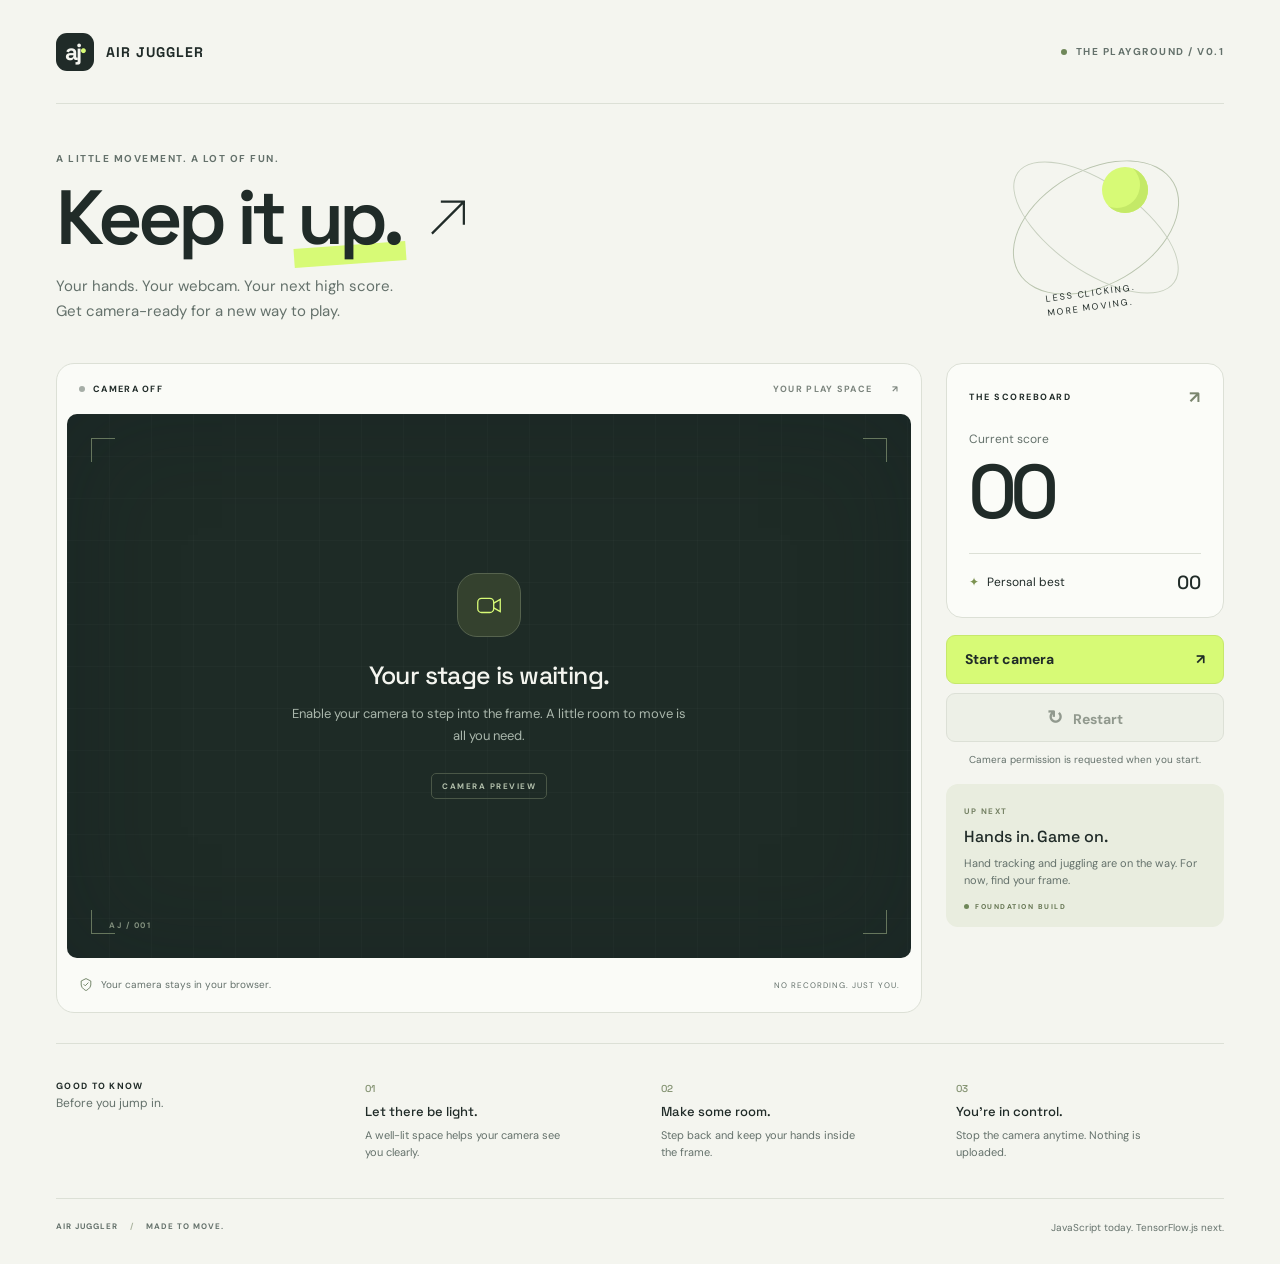
==== index.html @ cd3a1c4e "Set up Air Juggler project foundation" ====
<!doctype html>
<html lang="en">
<head>
  <meta charset="UTF-8">
  <meta name="viewport" content="width=device-width, initial-scale=1">
  <meta name="theme-color" content="#f4f5ef">
  <meta name="description" content="Air Juggler — a webcam-controlled browser game. Get your camera ready for hands-free play.">
  <title>Air Juggler — Keep it up.</title>
  <link rel="stylesheet" href="https://fonts.googleapis.com/css2?family=DM+Sans:wght@400;500;600;700&amp;family=Space+Grotesk:wght@400;500;600;700&amp;display=swap">
  <link rel="stylesheet" href="./css/styles.css">
  <script type="module" src="./js/main.js"></script>
</head>
<body>
  <div class="page-shell">
    <header class="site-header">
      <a class="brand" href="./" aria-label="Air Juggler home"><span class="brand-mark" aria-hidden="true">aj<span>•</span></span> AIR JUGGLER</a>
      <span class="build-tag"><span></span> THE PLAYGROUND / V0.1</span>
    </header>
    <main>
      <section class="intro" aria-labelledby="page-title">
        <div><p class="eyebrow">A LITTLE MOVEMENT. A LOT OF FUN.</p><h1 id="page-title">Keep it <span>up.</span><svg viewBox="0 0 70 70" aria-hidden="true"><path d="M12 56 55 13M24 13h31v31"/></svg></h1><p class="intro-copy">Your hands. Your webcam. Your next high score.<br>Get camera-ready for a new way to play.</p></div>
        <div class="orbit" aria-hidden="true"><div class="orbit-ring"></div><span class="orbit-ball"></span><span class="orbit-caption">LESS CLICKING.<br>MORE MOVING.</span></div>
      </section>
      <section class="play-layout" aria-label="Game workspace">
        <div class="stage-card">
          <div class="stage-toolbar"><span><span class="status-dot" id="status-dot"></span><span id="camera-status">CAMERA OFF</span></span><span class="stage-label">YOUR PLAY SPACE <span aria-hidden="true">↗</span></span></div>
          <div class="stage" id="stage" data-state="idle">
            <video id="webcam" autoplay muted playsinline aria-label="Mirrored live webcam preview" hidden></video>
            <canvas id="game-canvas" width="1280" height="720" aria-label="Canvas reserved for future gameplay" hidden></canvas>
            <div class="stage-grid" aria-hidden="true"></div>
            <span class="corner top-left" aria-hidden="true"></span><span class="corner top-right" aria-hidden="true"></span><span class="corner bottom-left" aria-hidden="true"></span><span class="corner bottom-right" aria-hidden="true"></span>
            <div class="stage-message" id="stage-message" role="status" aria-live="polite" aria-atomic="true">
              <div class="camera-icon" aria-hidden="true"><svg viewBox="0 0 32 32"><rect x="4" y="9" width="17" height="15" rx="4"/><path d="m21 14 7-4v13l-7-4"/></svg></div>
              <h2 id="state-title">Your stage is waiting.</h2><p id="state-description">Enable your camera to step into the frame.<br>A little room to move is all you need.</p>
              <span class="preview-tag">CAMERA PREVIEW</span>
            </div>
            <div class="live-caption" id="live-caption" hidden><span></span> Looking good. Your camera is ready.</div>
            <span class="stage-coordinate" aria-hidden="true">AJ / 001</span>
          </div>
          <div class="stage-footer"><span><svg viewBox="0 0 20 20" aria-hidden="true"><path d="m10 2 6 3v5c0 4-6 7-6 7s-6-3-6-7V5z"/><path d="m7 9 2 2 4-4"/></svg> Your camera stays in your browser.</span><span>NO RECORDING. JUST YOU.</span></div>
        </div>
        <aside class="control-panel" aria-label="Score and controls">
          <div class="score-card"><div class="score-heading"><h2>THE SCOREBOARD</h2><span aria-hidden="true">↗</span></div><p class="score-label">Current score</p><p class="score-value" id="score">00</p><div class="high-score"><span><span aria-hidden="true">✦</span> Personal best</span><strong id="high-score">00</strong></div></div>
          <div class="action-card"><button class="button button-primary" id="start-button" type="button"><span id="start-label">Start camera</span><span aria-hidden="true">↗</span></button><button class="button button-secondary" id="restart-button" type="button" disabled><span aria-hidden="true">↻</span> Restart</button><p id="control-hint">Camera permission is requested when you start.</p></div>
          <div class="coming-card"><span class="small-label">UP NEXT</span><h3>Hands in. Game on.</h3><p>Hand tracking and juggling are on the way. For now, find your frame.</p><span class="development-tag"><span></span> FOUNDATION BUILD</span></div>
        </aside>
      </section>
      <section class="setup-guide" aria-labelledby="guide-title"><h2 id="guide-title">GOOD TO KNOW<br><span>Before you jump in.</span></h2><div><span class="step-number">01</span><h3>Let there be light.</h3><p>A well-lit space helps your camera see you clearly.</p></div><div><span class="step-number">02</span><h3>Make some room.</h3><p>Step back and keep your hands inside the frame.</p></div><div><span class="step-number">03</span><h3>You’re in control.</h3><p>Stop the camera anytime. Nothing is uploaded.</p></div></section>
    </main>
    <footer class="site-footer"><span>AIR JUGGLER <span class="footer-divider">/</span> MADE TO MOVE.</span><span>JavaScript today. TensorFlow.js next.</span></footer>
  </div>
</body>
</html>
---- css/styles.css ----
:root {
  color-scheme:light;
  --paper:#f4f5ef;
  --ink:#202b28;
  --muted:#64716b;
  --line:#dce0d6;
  --accent:#d7fa76;
  --display:'Space Grotesk',sans-serif;
  --body:'DM Sans',sans-serif
}

* {
  box-sizing:border-box
}

body {
  margin:0;
  background:var(--paper);
  color:var(--ink);
  font-family:var(--body);
  font-size:14px
}

button,a {
  -webkit-tap-highlight-color:transparent
}

button {
  font:inherit
}

button:focus-visible,a:focus-visible {
  outline:3px solid #567729;
  outline-offset:5px
}

[hidden] {
  display:none!important
}

.page-shell {
  max-width:1320px;
  padding:0 56px;
  margin:auto
}

.site-header {
  height:104px;
  display:flex;
  align-items:center;
  justify-content:space-between;
  border-bottom:1px solid var(--line)
}

.brand {
  display:flex;
  align-items:center;
  gap:12px;
  text-decoration:none;
  color:var(--ink);
  font:700 14px var(--display);
  letter-spacing:1px
}

.brand-mark {
  background:var(--ink);
  color:var(--paper);
  width:38px;
  height:38px;
  border-radius:11px;
  display:flex;
  align-items:center;
  justify-content:center;
  font-size:23px;
  letter-spacing:-2px
}

.brand-mark span {
  color:var(--accent);
  font-size:17px;
  align-self:flex-start;
  margin-top:5px
}

.build-tag,.eyebrow,.small-label,.development-tag,.stage-toolbar,.preview-tag,.stage-coordinate,.score-heading,.site-footer {
  font-size:10px;
  letter-spacing:1.5px;
  font-weight:700
}

.build-tag {
  display:flex;
  gap:9px;
  align-items:center;
  color:var(--muted)
}

.build-tag>span,.development-tag>span {
  width:6px;
  height:6px;
  border-radius:50%;
  background:#6f8759
}

.intro {
  display:flex;
  justify-content:space-between;
  align-items:center;
  padding:48px 0 40px
}

.eyebrow {
  margin:0 0 14px;
  color:var(--muted)
}

h1 {
  font:600 clamp(56px,6vw,82px)/1 var(--display);
  letter-spacing:-5px;
  margin:0 0 18px
}

h1>span {
  position:relative;
  z-index:0
}

h1>span:after {
  content:'';
  position:absolute;
  left:-3px;
  right:-6px;
  bottom:2px;
  height:19px;
  background:var(--accent);
  z-index:-1;
  transform:rotate(-4deg)
}

h1 svg {
  width:52px;
  height:52px;
  stroke:var(--ink);
  stroke-width:3;
  fill:none;
  margin-left:23px
}

.intro-copy {
  color:var(--muted);
  line-height:1.65;
  margin:0;
  font-size:15px
}

.orbit {
  position:relative;
  width:180px;
  height:155px;
  margin-right:38px
}

.orbit-ring {
  position:absolute;
  inset:10px 0 30px;
  border:1px solid #bac5af;
  border-radius:50%;
  transform:rotate(-30deg)
}

.orbit-ring:after {
  content:'';
  position:absolute;
  inset:12px -7px;
  border:1px solid #c9d1c1;
  border-radius:50%;
  transform:rotate(65deg)
}

.orbit-ball {
  position:absolute;
  top:7px;
  right:38px;
  width:46px;
  height:46px;
  border-radius:50%;
  background:var(--accent);
  box-shadow:inset -8px -5px 0 #c4e967
}

.orbit-caption {
  position:absolute;
  bottom:1px;
  left:40px;
  font-size:9px;
  letter-spacing:2px;
  line-height:1.5;
  transform:rotate(-8deg)
}

.play-layout {
  display:grid;
  grid-template-columns:minmax(0,1fr) 278px;
  gap:24px
}

.stage-card {
  border:1px solid var(--line);
  border-radius:18px;
  overflow:hidden;
  background:#fafbf7;
  align-self:start
}

.stage-toolbar {
  display:flex;
  justify-content:space-between;
  align-items:center;
  padding:19px 22px;
  font-size:9px;
  letter-spacing:1.3px
}

.stage-toolbar>span:first-child {
  display:flex;
  align-items:center;
  gap:8px
}

.status-dot {
  height:6px;
  width:6px;
  background:#a6aea7;
  border-radius:50%
}

.status-dot[data-state=ready] {
  background:#709b3a
}

.status-dot[data-state=error] {
  background:#c45c46
}

.stage-label {
  color:#7b847d
}

.stage-label>span {
  margin-left:16px
}

.stage {
  position:relative;
  aspect-ratio:16/10;
  background:#1e2b26;
  overflow:hidden;
  margin:0 10px;
  border-radius:10px;
  display:grid;
  place-items:center;
  color:#f4f5ef
}

.stage-grid {
  position:absolute;
  inset:0;
  background-image:linear-gradient(#ffffff05 1px,transparent 1px),linear-gradient(90deg,#ffffff05 1px,transparent 1px);
  background-size:42px 42px;
  pointer-events:none
}

.stage:after {
  content:'';
  position:absolute;
  inset:0;
  pointer-events:none;
  box-shadow:inset 0 0 110px #101b2340
}

.stage video,.stage canvas {
  position:absolute;
  inset:0;
  width:100%;
  height:100%;
  object-fit:cover
}

.stage video {
  transform:scaleX(-1)
}

.stage canvas {
  pointer-events:none
}

.corner {
  position:absolute;
  width:24px;
  height:24px;
  border-color:#66765d;
  border-style:solid;
  z-index:1
}

.top-left {
  top:24px;
  left:24px;
  border-width:1px 0 0 1px
}

.top-right {
  top:24px;
  right:24px;
  border-width:1px 1px 0 0
}

.bottom-left {
  bottom:24px;
  left:24px;
  border-width:0 0 1px 1px
}

.bottom-right {
  bottom:24px;
  right:24px;
  border-width:0 1px 1px 0
}

.stage-message {
  position:relative;
  text-align:center;
  z-index:2;
  padding:48px 28px;
  max-width:450px
}

.camera-icon {
  margin:0 auto 22px;
  width:64px;
  height:64px;
  border:1px solid #56634e;
  border-radius:20px;
  display:grid;
  place-items:center;
  background:#34412e
}

.camera-icon svg {
  width:30px;
  fill:none;
  stroke:var(--accent);
  stroke-width:1.4
}

.stage-message h2 {
  font:500 25px var(--display);
  letter-spacing:-.6px;
  margin:0 0 12px
}

.stage-message p {
  font-size:13px;
  color:#aab7ac;
  line-height:1.7;
  margin:0
}

.preview-tag {
  display:inline-block;
  margin-top:26px;
  border:1px solid #4a5747;
  padding:7px 10px;
  border-radius:5px;
  font-size:8px;
  color:#b4c1ad
}

.stage-coordinate {
  position:absolute;
  left:42px;
  bottom:28px;
  color:#8e9c88;
  font-size:8px
}

.stage-footer {
  display:flex;
  justify-content:space-between;
  align-items:center;
  padding:19px 21px;
  color:var(--muted);
  font-size:10px;
  gap:12px
}

.stage-footer>span:first-child {
  display:flex;
  align-items:center;
  gap:7px
}

.stage-footer svg {
  width:16px;
  height:16px;
  stroke:#718467;
  fill:none;
  stroke-width:1.2
}

.stage-footer>span:last-child {
  font-size:8px;
  letter-spacing:1px
}

.control-panel {
  display:flex;
  flex-direction:column;
  gap:17px
}

.score-card {
  border:1px solid var(--line);
  border-radius:16px;
  padding:22px;
  background:#fbfcf8
}

.score-heading {
  display:flex;
  justify-content:space-between;
  align-items:center
}

.score-heading h2 {
  font:inherit;
  margin:0;
  font-size:9px
}

.score-heading>span {
  font-size:17px;
  color:#7b866f
}

.score-label {
  margin:23px 0 0;
  color:var(--muted);
  font-size:12px
}

.score-value {
  font:500 76px/.98 var(--display);
  letter-spacing:-5px;
  margin:8px 0 23px;
  font-variant-numeric:tabular-nums
}

.high-score {
  display:flex;
  justify-content:space-between;
  align-items:center;
  border-top:1px solid var(--line);
  padding-top:16px;
  font-size:12px
}

.high-score>span>span {
  color:#7b9250;
  margin-right:5px
}

.high-score strong {
  font:500 19px var(--display)
}

.button {
  width:100%;
  min-height:49px;
  border-radius:9px;
  font-weight:700;
  cursor:pointer;
  transition:background .2s,transform .2s
}

.button:not(:disabled):active {
  transform:translateY(1px)
}

.button-primary {
  background:var(--accent);
  border:1px solid #c6e86b;
  display:flex;
  justify-content:space-between;
  align-items:center;
  padding:0 18px;
  color:var(--ink)
}

.button-primary:hover:not(:disabled) {
  background:#c9ef64
}

.button-primary:disabled {
  opacity:.65;
  cursor:wait
}

.button-secondary {
  margin-top:9px;
  border:1px solid var(--line);
  background:transparent;
  color:var(--ink)
}

.button-secondary>span {
  font-size:19px;
  margin-right:7px
}

.button-secondary:hover:not(:disabled) {
  background:#e8ecdf
}

.button:disabled {
  cursor:not-allowed
}

.button-secondary:disabled {
  color:#91998e;
  background:#edf0e7
}

.action-card>p {
  color:var(--muted);
  font-size:10px;
  text-align:center;
  line-height:1.5;
  margin:10px 8px 0
}

.coming-card {
  padding:16px 18px;
  border-radius:12px;
  background:#e9eddf
}

.small-label {
  font-size:8px;
  color:#748063
}

.coming-card h3 {
  font:500 16px var(--display);
  margin:8px 0
}

.coming-card p {
  font-size:11px;
  line-height:1.6;
  color:var(--muted);
  margin:0 0 12px
}

.development-tag {
  font-size:7px;
  display:flex;
  align-items:center;
  gap:6px;
  color:#657552
}

.development-tag>span {
  width:5px;
  height:5px
}

.setup-guide {
  display:grid;
  grid-template-columns:1.05fr repeat(3,1fr);
  gap:28px;
  padding:34px 0 36px;
  margin-top:30px;
  border-top:1px solid var(--line)
}

.setup-guide>h2 {
  font-size:9px;
  letter-spacing:1.3px;
  line-height:1.9;
  margin:0
}

.setup-guide>h2>span {
  font:400 12px var(--body);
  letter-spacing:0;
  color:var(--muted)
}

.step-number {
  font:500 10px var(--display);
  color:#81906f
}

.setup-guide h3 {
  font:500 13px var(--display);
  margin:7px 0
}

.setup-guide p {
  font-size:11px;
  line-height:1.6;
  color:var(--muted);
  margin:0;
  max-width:205px
}

.site-footer {
  display:flex;
  justify-content:space-between;
  padding:22px 0 30px;
  border-top:1px solid var(--line);
  color:var(--muted);
  font-size:8px;
  letter-spacing:1px
}

.site-footer>span:last-child {
  font-weight:400;
  letter-spacing:0;
  font-size:10px
}

.footer-divider {
  margin:0 9px;
  color:#a9b29e
}

.live-caption {
  position:absolute;
  bottom:20px;
  z-index:2;
  background:#1e2b26e6;
  padding:10px 14px;
  border-radius:30px;
  font-size:11px;
  max-width:90%;
  text-align:center
}

.live-caption>span {
  display:inline-block;
  width:6px;
  height:6px;
  border-radius:50%;
  background:var(--accent);
  margin-right:5px
}

.stage[data-state=loading] .camera-icon {
  animation:pulse 1.3s ease-in-out infinite
}

.stage[data-state=error] .camera-icon {
  border-color:#bc866b
}

.stage[data-state=ready] .stage-coordinate {
  display:none
}

@keyframes pulse {
  50% {
    opacity:.45
  }
}

@media(min-width:1100px) {
  .stage {
    aspect-ratio:16/10.3
  }
}

@media(max-width:950px) {
  .page-shell {
    padding:0 28px
  }
  .play-layout {
    grid-template-columns:minmax(0,1fr) 240px;
    gap:16px
  }
  .stage {
    aspect-ratio:3/4
  }
  .stage-footer>span:last-child {
    display:none
  }
  .orbit {
    margin-right:0
  }
  .setup-guide {
    gap:20px
  }
}

@media(max-width:680px) {
  .page-shell {
    padding:0 20px
  }
  .site-header {
    height:80px
  }
  .brand {
    font-size:12px
  }
  .build-tag {
    font-size:7px;
    letter-spacing:.7px
  }
  .intro {
    padding:34px 0 30px
  }
  h1 {
    font-size:62px;
    letter-spacing:-4px
  }
  h1 svg {
    width:38px;
    margin-left:12px
  }
  .intro-copy {
    font-size:13px
  }
  .eyebrow {
    font-size:8px
  }
  .orbit {
    display:none
  }
  .play-layout {
    grid-template-columns:1fr
  }
  .stage {
    aspect-ratio:4/3;
    min-height:310px
  }
  .stage-toolbar {
    padding:17px
  }
  .stage-message h2 {
    font-size:23px
  }
  .stage-message {
    padding:32px 22px
  }
  .camera-icon {
    margin-bottom:16px
  }
  .preview-tag {
    margin-top:18px
  }
  .control-panel {
    display:grid;
    grid-template-columns:1fr 1fr;
    gap:14px
  }
  .score-card {
    padding:16px
  }
  .score-label {
    margin-top:14px
  }
  .score-value {
    font-size:58px;
    margin-bottom:14px
  }
  .high-score {
    font-size:10px;
    gap:8px
  }
  .score-heading h2 {
    font-size:8px;
    letter-spacing:.8px
  }
  .action-card {
    align-self:center
  }
  .coming-card {
    grid-column:1/-1
  }
  .setup-guide {
    grid-template-columns:1fr 1fr;
    gap:25px;
    margin-top:25px;
    padding-top:26px
  }
  .site-footer {
    gap:14px;
    flex-wrap:wrap
  }
  .stage-label {
    font-size:8px
  }
  .stage-label>span {
    margin-left:6px
  }
}

@media(prefers-reduced-motion:reduce) {
  *,*:before,*:after {
    animation:none!important;
    transition:none!important
  }
}
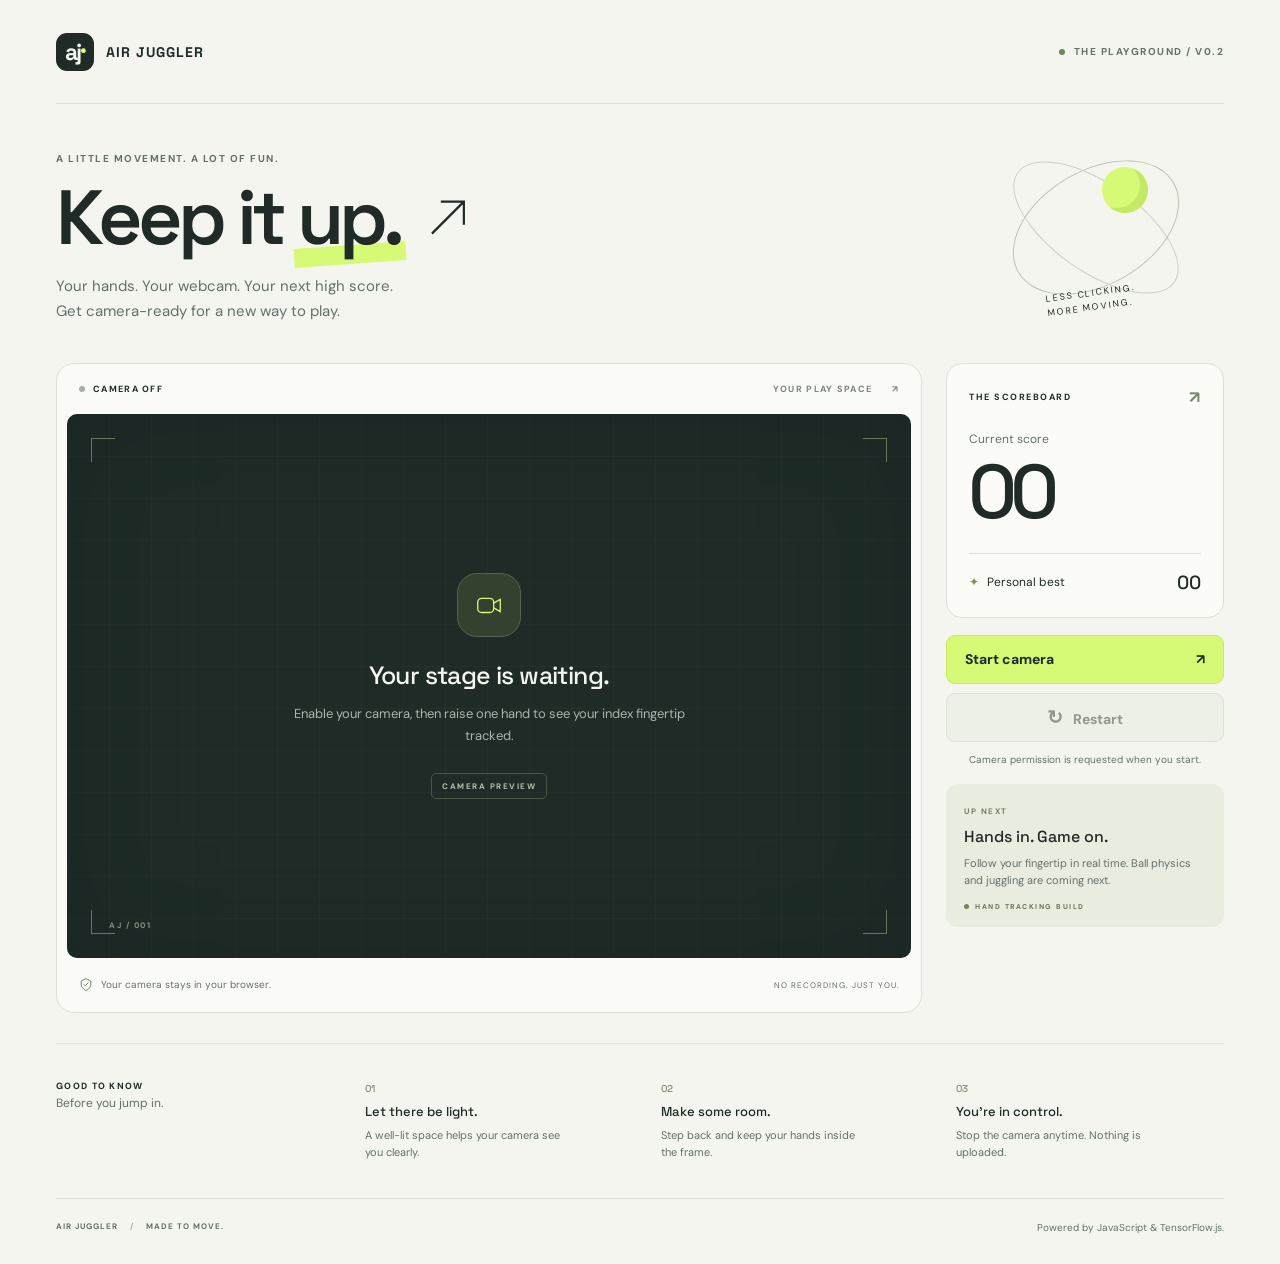
==== commit af53bc6a: "Add TensorFlow.js hand tracking" ====
--- a/index.html
+++ b/index.html
@@ -14,7 +14,7 @@
   <div class="page-shell">
     <header class="site-header">
       <a class="brand" href="./" aria-label="Air Juggler home"><span class="brand-mark" aria-hidden="true">aj<span>•</span></span> AIR JUGGLER</a>
-      <span class="build-tag"><span></span> THE PLAYGROUND / V0.1</span>
+      <span class="build-tag"><span></span> THE PLAYGROUND / V0.2</span>
     </header>
     <main>
       <section class="intro" aria-labelledby="page-title">
@@ -26,7 +26,7 @@
           <div class="stage-toolbar"><span><span class="status-dot" id="status-dot"></span><span id="camera-status">CAMERA OFF</span></span><span class="stage-label">YOUR PLAY SPACE <span aria-hidden="true">↗</span></span></div>
           <div class="stage" id="stage" data-state="idle">
             <video id="webcam" autoplay muted playsinline aria-label="Mirrored live webcam preview" hidden></video>
-            <canvas id="game-canvas" width="1280" height="720" aria-label="Canvas reserved for future gameplay" hidden></canvas>
+            <canvas id="game-canvas" width="1280" height="720" aria-label="Live hand landmarks and index fingertip marker" hidden></canvas>
             <div class="stage-grid" aria-hidden="true"></div>
             <span class="corner top-left" aria-hidden="true"></span><span class="corner top-right" aria-hidden="true"></span><span class="corner bottom-left" aria-hidden="true"></span><span class="corner bottom-right" aria-hidden="true"></span>
             <div class="stage-message" id="stage-message" role="status" aria-live="polite" aria-atomic="true">
@@ -34,7 +34,7 @@
               <h2 id="state-title">Your stage is waiting.</h2><p id="state-description">Enable your camera to step into the frame.<br>A little room to move is all you need.</p>
               <span class="preview-tag">CAMERA PREVIEW</span>
             </div>
-            <div class="live-caption" id="live-caption" hidden><span></span> Looking good. Your camera is ready.</div>
+            <div class="live-caption" id="live-caption" role="status" aria-live="polite" aria-atomic="true" hidden><span aria-hidden="true"></span><span id="tracking-message"></span></div>
             <span class="stage-coordinate" aria-hidden="true">AJ / 001</span>
           </div>
           <div class="stage-footer"><span><svg viewBox="0 0 20 20" aria-hidden="true"><path d="m10 2 6 3v5c0 4-6 7-6 7s-6-3-6-7V5z"/><path d="m7 9 2 2 4-4"/></svg> Your camera stays in your browser.</span><span>NO RECORDING. JUST YOU.</span></div>
@@ -42,12 +42,12 @@
         <aside class="control-panel" aria-label="Score and controls">
           <div class="score-card"><div class="score-heading"><h2>THE SCOREBOARD</h2><span aria-hidden="true">↗</span></div><p class="score-label">Current score</p><p class="score-value" id="score">00</p><div class="high-score"><span><span aria-hidden="true">✦</span> Personal best</span><strong id="high-score">00</strong></div></div>
           <div class="action-card"><button class="button button-primary" id="start-button" type="button"><span id="start-label">Start camera</span><span aria-hidden="true">↗</span></button><button class="button button-secondary" id="restart-button" type="button" disabled><span aria-hidden="true">↻</span> Restart</button><p id="control-hint">Camera permission is requested when you start.</p></div>
-          <div class="coming-card"><span class="small-label">UP NEXT</span><h3>Hands in. Game on.</h3><p>Hand tracking and juggling are on the way. For now, find your frame.</p><span class="development-tag"><span></span> FOUNDATION BUILD</span></div>
+          <div class="coming-card"><span class="small-label">UP NEXT</span><h3>Hands in. Game on.</h3><p>Follow your fingertip in real time. Ball physics and juggling are coming next.</p><span class="development-tag"><span></span> HAND TRACKING BUILD</span></div>
         </aside>
       </section>
       <section class="setup-guide" aria-labelledby="guide-title"><h2 id="guide-title">GOOD TO KNOW<br><span>Before you jump in.</span></h2><div><span class="step-number">01</span><h3>Let there be light.</h3><p>A well-lit space helps your camera see you clearly.</p></div><div><span class="step-number">02</span><h3>Make some room.</h3><p>Step back and keep your hands inside the frame.</p></div><div><span class="step-number">03</span><h3>You’re in control.</h3><p>Stop the camera anytime. Nothing is uploaded.</p></div></section>
     </main>
-    <footer class="site-footer"><span>AIR JUGGLER <span class="footer-divider">/</span> MADE TO MOVE.</span><span>JavaScript today. TensorFlow.js next.</span></footer>
+    <footer class="site-footer"><span>AIR JUGGLER <span class="footer-divider">/</span> MADE TO MOVE.</span><span>Powered by JavaScript &amp; TensorFlow.js.</span></footer>
   </div>
 </body>
 </html>
--- a/css/styles.css
+++ b/css/styles.css
@@ -813,3 +813,39 @@
   }
 }
 
+
+/* Tracking overlays share the preview's exact content area. */
+.stage canvas {
+  object-fit: fill;
+  z-index: 1;
+}
+.live-caption > #tracking-message {
+  display: inline;
+  width: auto;
+  height: auto;
+  border-radius: 0;
+  background: none;
+  margin: 0;
+}
+.stage[data-state="model-loading"] .stage-message {
+  background: rgba(30, 43, 38, 0.94);
+  border-radius: 16px;
+  margin: 16px;
+}
+.stage[data-state="model-loading"] .camera-icon {
+  animation: pulse 1.3s ease-in-out infinite;
+}
+.stage[data-state="tracking"] .stage-coordinate,
+.stage[data-state="no-hand"] .stage-coordinate {
+  display: none;
+}
+.status-dot[data-state="tracking"] {
+  background: #709b3a;
+}
+.status-dot[data-state="no-hand"],
+.status-dot[data-state="model-loading"] {
+  background: #b78b35;
+}
+@media (prefers-reduced-motion: reduce) {
+  .stage[data-state="model-loading"] .camera-icon { animation: none; }
+}
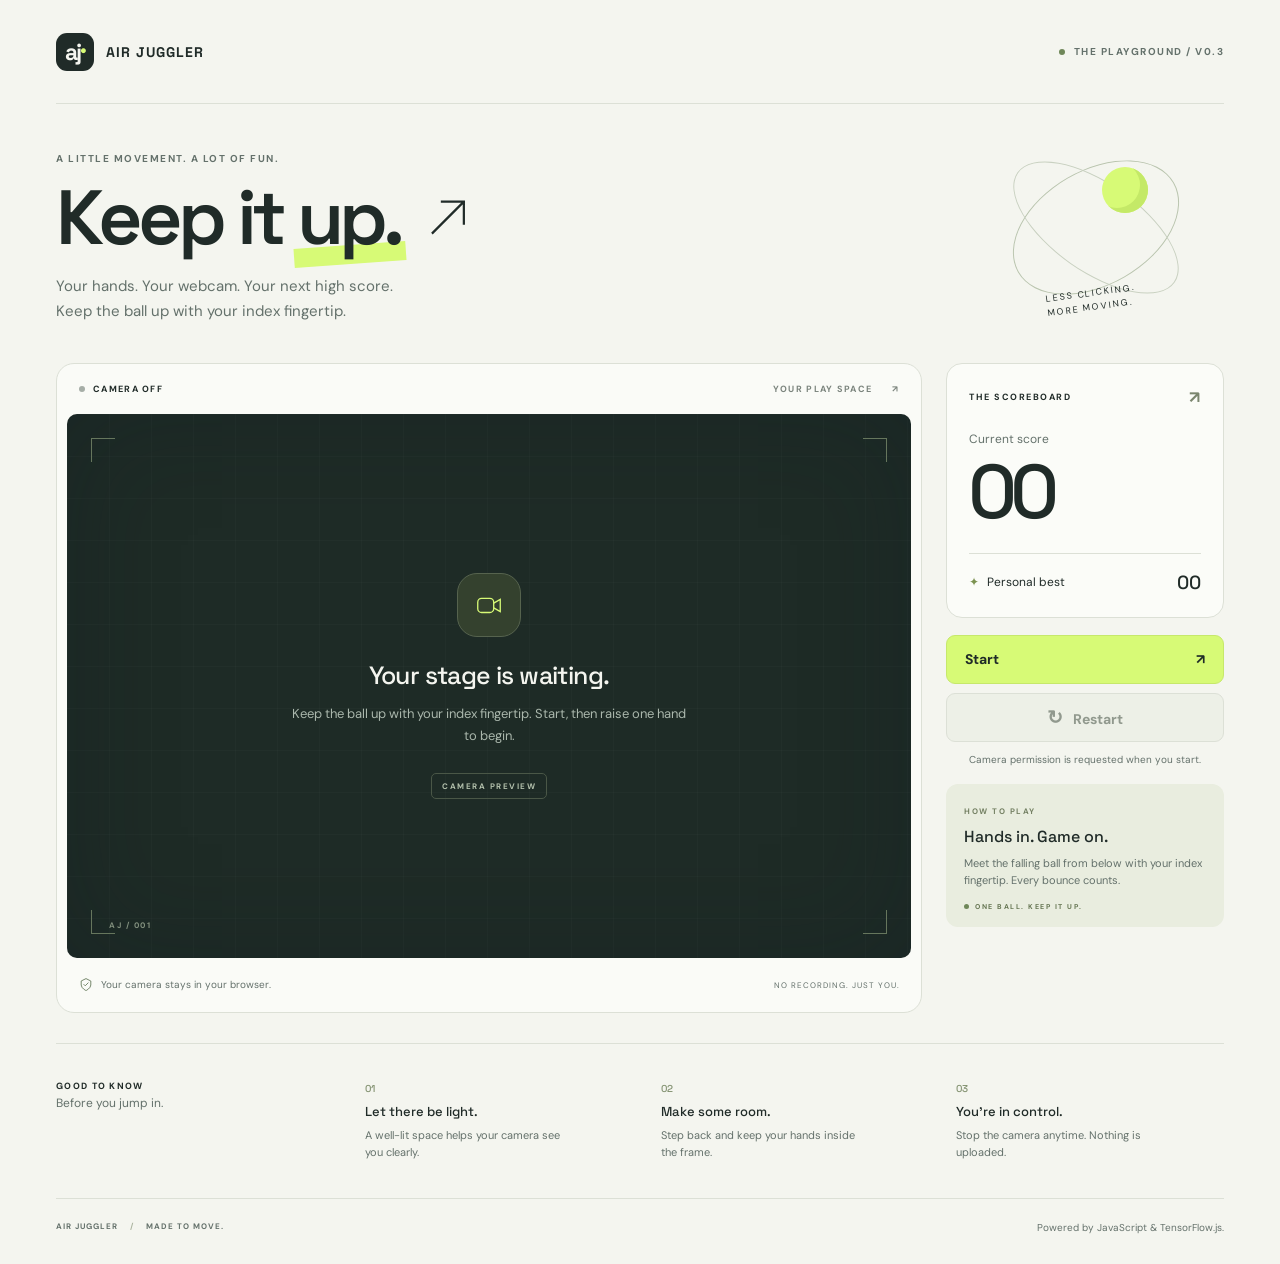
==== commit 32a9c401: "Add core Air Juggler gameplay" ====
--- a/index.html
+++ b/index.html
@@ -14,11 +14,11 @@
   <div class="page-shell">
     <header class="site-header">
       <a class="brand" href="./" aria-label="Air Juggler home"><span class="brand-mark" aria-hidden="true">aj<span>•</span></span> AIR JUGGLER</a>
-      <span class="build-tag"><span></span> THE PLAYGROUND / V0.2</span>
+      <span class="build-tag"><span></span> THE PLAYGROUND / V0.3</span>
     </header>
     <main>
       <section class="intro" aria-labelledby="page-title">
-        <div><p class="eyebrow">A LITTLE MOVEMENT. A LOT OF FUN.</p><h1 id="page-title">Keep it <span>up.</span><svg viewBox="0 0 70 70" aria-hidden="true"><path d="M12 56 55 13M24 13h31v31"/></svg></h1><p class="intro-copy">Your hands. Your webcam. Your next high score.<br>Get camera-ready for a new way to play.</p></div>
+        <div><p class="eyebrow">A LITTLE MOVEMENT. A LOT OF FUN.</p><h1 id="page-title">Keep it <span>up.</span><svg viewBox="0 0 70 70" aria-hidden="true"><path d="M12 56 55 13M24 13h31v31"/></svg></h1><p class="intro-copy">Your hands. Your webcam. Your next high score.<br>Keep the ball up with your index fingertip.</p></div>
         <div class="orbit" aria-hidden="true"><div class="orbit-ring"></div><span class="orbit-ball"></span><span class="orbit-caption">LESS CLICKING.<br>MORE MOVING.</span></div>
       </section>
       <section class="play-layout" aria-label="Game workspace">
@@ -26,7 +26,7 @@
           <div class="stage-toolbar"><span><span class="status-dot" id="status-dot"></span><span id="camera-status">CAMERA OFF</span></span><span class="stage-label">YOUR PLAY SPACE <span aria-hidden="true">↗</span></span></div>
           <div class="stage" id="stage" data-state="idle">
             <video id="webcam" autoplay muted playsinline aria-label="Mirrored live webcam preview" hidden></video>
-            <canvas id="game-canvas" width="1280" height="720" aria-label="Live hand landmarks and index fingertip marker" hidden></canvas>
+            <canvas id="game-canvas" width="1280" height="720" aria-label="Live ball, hand landmarks, and index fingertip marker" hidden></canvas>
             <div class="stage-grid" aria-hidden="true"></div>
             <span class="corner top-left" aria-hidden="true"></span><span class="corner top-right" aria-hidden="true"></span><span class="corner bottom-left" aria-hidden="true"></span><span class="corner bottom-right" aria-hidden="true"></span>
             <div class="stage-message" id="stage-message" role="status" aria-live="polite" aria-atomic="true">
@@ -41,8 +41,8 @@
         </div>
         <aside class="control-panel" aria-label="Score and controls">
           <div class="score-card"><div class="score-heading"><h2>THE SCOREBOARD</h2><span aria-hidden="true">↗</span></div><p class="score-label">Current score</p><p class="score-value" id="score">00</p><div class="high-score"><span><span aria-hidden="true">✦</span> Personal best</span><strong id="high-score">00</strong></div></div>
-          <div class="action-card"><button class="button button-primary" id="start-button" type="button"><span id="start-label">Start camera</span><span aria-hidden="true">↗</span></button><button class="button button-secondary" id="restart-button" type="button" disabled><span aria-hidden="true">↻</span> Restart</button><p id="control-hint">Camera permission is requested when you start.</p></div>
-          <div class="coming-card"><span class="small-label">UP NEXT</span><h3>Hands in. Game on.</h3><p>Follow your fingertip in real time. Ball physics and juggling are coming next.</p><span class="development-tag"><span></span> HAND TRACKING BUILD</span></div>
+          <div class="action-card"><button class="button button-primary" id="start-button" type="button"><span id="start-label">Start</span><span aria-hidden="true">↗</span></button><button class="button button-secondary" id="restart-button" type="button" disabled><span aria-hidden="true">↻</span> Restart</button><p id="control-hint">Camera permission is requested when you start.</p></div>
+          <div class="coming-card"><span class="small-label">HOW TO PLAY</span><h3>Hands in. Game on.</h3><p>Meet the falling ball from below with your index fingertip. Every bounce counts.</p><span class="development-tag"><span></span> ONE BALL. KEEP IT UP.</span></div>
         </aside>
       </section>
       <section class="setup-guide" aria-labelledby="guide-title"><h2 id="guide-title">GOOD TO KNOW<br><span>Before you jump in.</span></h2><div><span class="step-number">01</span><h3>Let there be light.</h3><p>A well-lit space helps your camera see you clearly.</p></div><div><span class="step-number">02</span><h3>Make some room.</h3><p>Step back and keep your hands inside the frame.</p></div><div><span class="step-number">03</span><h3>You’re in control.</h3><p>Stop the camera anytime. Nothing is uploaded.</p></div></section>
--- a/css/styles.css
+++ b/css/styles.css
@@ -849,3 +849,14 @@
 @media (prefers-reduced-motion: reduce) {
   .stage[data-state="model-loading"] .camera-icon { animation: none; }
 }
+
+.stage[data-state="game-over"] .stage-message {
+  background: rgba(30, 43, 38, 0.95);
+  border-radius: 16px;
+  margin: 16px;
+}
+.stage[data-state="game-over"] .preview-tag { display: none; }
+.stage[data-state="playing"] .stage-coordinate,
+.stage[data-state="waiting"] .stage-coordinate { display: none; }
+.status-dot[data-state="playing"],
+.status-dot[data-state="waiting"] { background: #709b3a; }
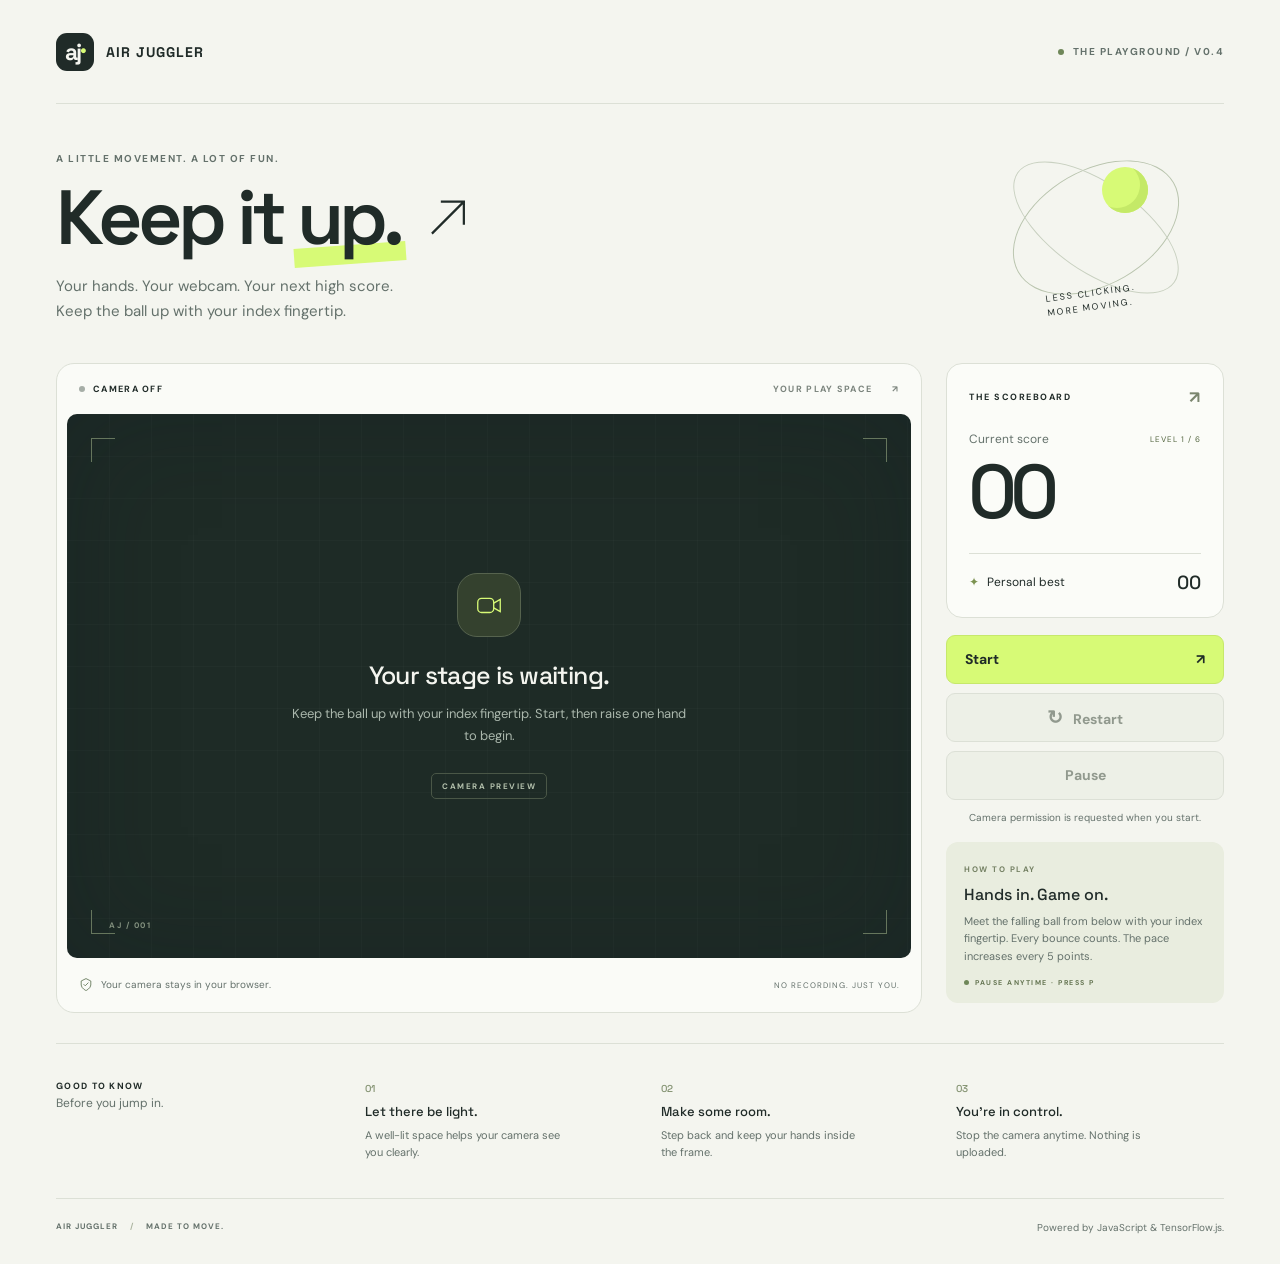
==== commit b2ea6e39: "Polish Air Juggler gameplay experience" ====
--- a/index.html
+++ b/index.html
@@ -14,7 +14,7 @@
   <div class="page-shell">
     <header class="site-header">
       <a class="brand" href="./" aria-label="Air Juggler home"><span class="brand-mark" aria-hidden="true">aj<span>•</span></span> AIR JUGGLER</a>
-      <span class="build-tag"><span></span> THE PLAYGROUND / V0.3</span>
+      <span class="build-tag"><span></span> THE PLAYGROUND / V0.4</span>
     </header>
     <main>
       <section class="intro" aria-labelledby="page-title">
@@ -32,17 +32,19 @@
             <div class="stage-message" id="stage-message" role="status" aria-live="polite" aria-atomic="true">
               <div class="camera-icon" aria-hidden="true"><svg viewBox="0 0 32 32"><rect x="4" y="9" width="17" height="15" rx="4"/><path d="m21 14 7-4v13l-7-4"/></svg></div>
               <h2 id="state-title">Your stage is waiting.</h2><p id="state-description">Enable your camera to step into the frame.<br>A little room to move is all you need.</p>
+              <div id="round-result" hidden><span id="result-caption">FINAL SCORE</span><strong id="final-score">00</strong><p id="result-detail"></p></div>
               <span class="preview-tag">CAMERA PREVIEW</span>
             </div>
+            <div id="countdown" class="countdown" role="status" aria-live="assertive" aria-atomic="true" hidden>3</div>
             <div class="live-caption" id="live-caption" role="status" aria-live="polite" aria-atomic="true" hidden><span aria-hidden="true"></span><span id="tracking-message"></span></div>
             <span class="stage-coordinate" aria-hidden="true">AJ / 001</span>
           </div>
           <div class="stage-footer"><span><svg viewBox="0 0 20 20" aria-hidden="true"><path d="m10 2 6 3v5c0 4-6 7-6 7s-6-3-6-7V5z"/><path d="m7 9 2 2 4-4"/></svg> Your camera stays in your browser.</span><span>NO RECORDING. JUST YOU.</span></div>
         </div>
         <aside class="control-panel" aria-label="Score and controls">
-          <div class="score-card"><div class="score-heading"><h2>THE SCOREBOARD</h2><span aria-hidden="true">↗</span></div><p class="score-label">Current score</p><p class="score-value" id="score">00</p><div class="high-score"><span><span aria-hidden="true">✦</span> Personal best</span><strong id="high-score">00</strong></div></div>
-          <div class="action-card"><button class="button button-primary" id="start-button" type="button"><span id="start-label">Start</span><span aria-hidden="true">↗</span></button><button class="button button-secondary" id="restart-button" type="button" disabled><span aria-hidden="true">↻</span> Restart</button><p id="control-hint">Camera permission is requested when you start.</p></div>
-          <div class="coming-card"><span class="small-label">HOW TO PLAY</span><h3>Hands in. Game on.</h3><p>Meet the falling ball from below with your index fingertip. Every bounce counts.</p><span class="development-tag"><span></span> ONE BALL. KEEP IT UP.</span></div>
+          <div class="score-card"><div class="score-heading"><h2>THE SCOREBOARD</h2><span aria-hidden="true">↗</span></div><p class="score-label">Current score <span id="level">LEVEL 1 / 6</span></p><p class="score-value" id="score">00</p><div class="high-score"><span><span aria-hidden="true">✦</span> Personal best</span><strong id="high-score">00</strong></div></div>
+          <div class="action-card"><button class="button button-primary" id="start-button" type="button"><span id="start-label">Start</span><span aria-hidden="true">↗</span></button><button class="button button-secondary" id="restart-button" type="button" disabled><span aria-hidden="true">↻</span> Restart</button><button class="button button-secondary" id="pause-button" type="button" aria-keyshortcuts="P" aria-label="Pause game (P)" disabled>Pause</button><p id="control-hint">Camera permission is requested when you start.</p></div>
+          <div class="coming-card"><span class="small-label">HOW TO PLAY</span><h3>Hands in. Game on.</h3><p>Meet the falling ball from below with your index fingertip. Every bounce counts. The pace increases every 5 points.</p><span class="development-tag"><span></span> PAUSE ANYTIME · PRESS P</span></div>
         </aside>
       </section>
       <section class="setup-guide" aria-labelledby="guide-title"><h2 id="guide-title">GOOD TO KNOW<br><span>Before you jump in.</span></h2><div><span class="step-number">01</span><h3>Let there be light.</h3><p>A well-lit space helps your camera see you clearly.</p></div><div><span class="step-number">02</span><h3>Make some room.</h3><p>Step back and keep your hands inside the frame.</p></div><div><span class="step-number">03</span><h3>You’re in control.</h3><p>Stop the camera anytime. Nothing is uploaded.</p></div></section>
--- a/css/styles.css
+++ b/css/styles.css
@@ -860,3 +860,41 @@
 .stage[data-state="waiting"] .stage-coordinate { display: none; }
 .status-dot[data-state="playing"],
 .status-dot[data-state="waiting"] { background: #709b3a; }
+
+/* Round feedback stays inside the original play-space visual language. */
+.score-label { display: flex; justify-content: space-between; align-items: center; gap: 8px; }
+#level { font-size: 8px; letter-spacing: 1px; color: #52643e; }
+.countdown {
+  position: absolute;
+  z-index: 3;
+  display: grid;
+  place-items: center;
+  width: 110px;
+  height: 110px;
+  border-radius: 50%;
+  background: rgba(30, 43, 38, 0.9);
+  border: 2px solid var(--accent);
+  color: var(--accent);
+  font: 600 64px var(--display);
+  pointer-events: none;
+}
+.stage[data-state="paused"] .stage-message {
+  background: rgba(30, 43, 38, 0.95);
+  border-radius: 16px;
+  margin: 16px;
+}
+.stage[data-state="paused"] .camera-icon,
+.stage[data-state="paused"] .preview-tag,
+.stage[data-state="game-over"] .camera-icon { display: none; }
+#round-result { margin-top: 20px; }
+#result-caption { font-size: 9px; letter-spacing: 1.5px; color: var(--accent); }
+#final-score { display: block; font: 600 62px/1.1 var(--display); margin: 6px 0; }
+#round-result #result-detail { font-size: 11px; }
+.status-dot[data-state="paused"] { background: #b78b35; }
+.stage[data-state="countdown"] .stage-coordinate,
+.stage[data-state="paused"] .stage-coordinate { display: none; }
+@media (max-width: 680px) {
+  .stage[data-state="game-over"] .stage-message { padding: 18px; }
+  #round-result { margin-top: 10px; }
+  #final-score { font-size: 46px; }
+}
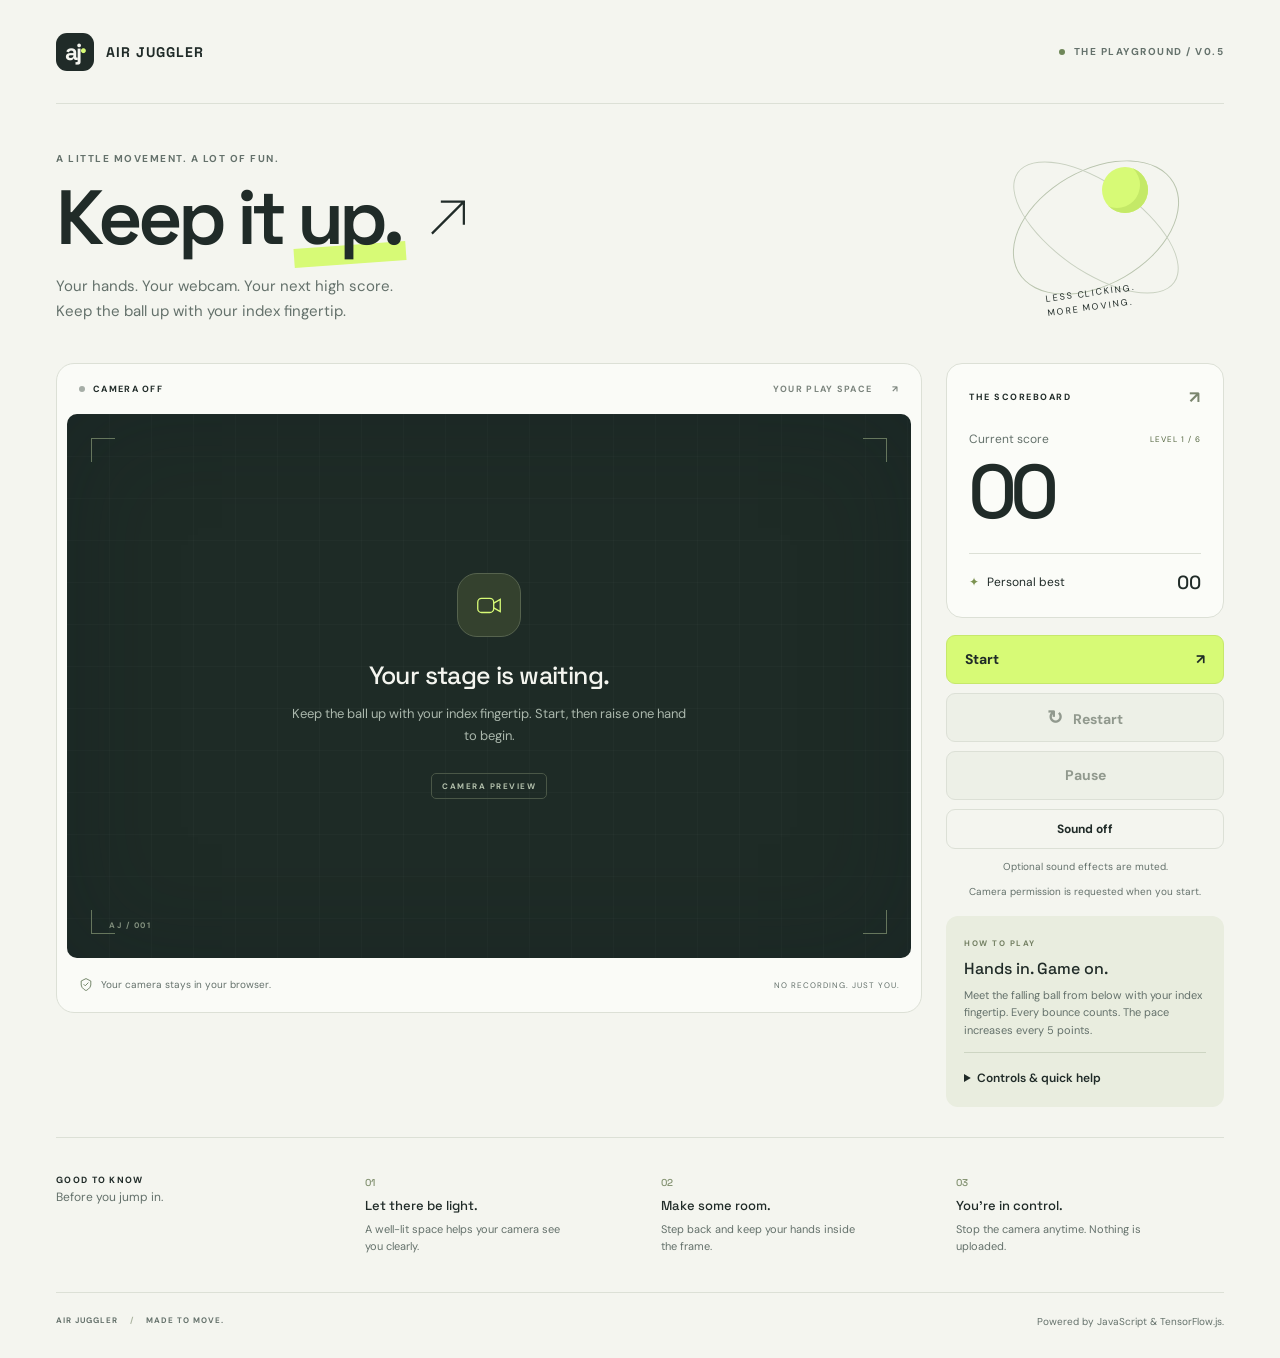
==== commit bfb3d90d: "Add audio and game feedback" ====
--- a/index.html
+++ b/index.html
@@ -14,7 +14,7 @@
   <div class="page-shell">
     <header class="site-header">
       <a class="brand" href="./" aria-label="Air Juggler home"><span class="brand-mark" aria-hidden="true">aj<span>•</span></span> AIR JUGGLER</a>
-      <span class="build-tag"><span></span> THE PLAYGROUND / V0.4</span>
+      <span class="build-tag"><span></span> THE PLAYGROUND / V0.5</span>
     </header>
     <main>
       <section class="intro" aria-labelledby="page-title">
@@ -35,6 +35,7 @@
               <div id="round-result" hidden><span id="result-caption">FINAL SCORE</span><strong id="final-score">00</strong><p id="result-detail"></p></div>
               <span class="preview-tag">CAMERA PREVIEW</span>
             </div>
+            <div id="level-notice" class="level-notice" role="status" aria-live="polite" hidden></div>
             <div id="countdown" class="countdown" role="status" aria-live="assertive" aria-atomic="true" hidden>3</div>
             <div class="live-caption" id="live-caption" role="status" aria-live="polite" aria-atomic="true" hidden><span aria-hidden="true"></span><span id="tracking-message"></span></div>
             <span class="stage-coordinate" aria-hidden="true">AJ / 001</span>
@@ -43,8 +44,8 @@
         </div>
         <aside class="control-panel" aria-label="Score and controls">
           <div class="score-card"><div class="score-heading"><h2>THE SCOREBOARD</h2><span aria-hidden="true">↗</span></div><p class="score-label">Current score <span id="level">LEVEL 1 / 6</span></p><p class="score-value" id="score">00</p><div class="high-score"><span><span aria-hidden="true">✦</span> Personal best</span><strong id="high-score">00</strong></div></div>
-          <div class="action-card"><button class="button button-primary" id="start-button" type="button"><span id="start-label">Start</span><span aria-hidden="true">↗</span></button><button class="button button-secondary" id="restart-button" type="button" disabled><span aria-hidden="true">↻</span> Restart</button><button class="button button-secondary" id="pause-button" type="button" aria-keyshortcuts="P" aria-label="Pause game (P)" disabled>Pause</button><p id="control-hint">Camera permission is requested when you start.</p></div>
-          <div class="coming-card"><span class="small-label">HOW TO PLAY</span><h3>Hands in. Game on.</h3><p>Meet the falling ball from below with your index fingertip. Every bounce counts. The pace increases every 5 points.</p><span class="development-tag"><span></span> PAUSE ANYTIME · PRESS P</span></div>
+          <div class="action-card"><button class="button button-primary" id="start-button" type="button"><span id="start-label">Start</span><span aria-hidden="true">↗</span></button><button class="button button-secondary" id="restart-button" type="button" disabled><span aria-hidden="true">↻</span> Restart</button><button class="button button-secondary" id="pause-button" type="button" aria-keyshortcuts="P" aria-label="Pause game (P)" disabled>Pause</button><button class="button button-secondary sound-button" id="sound-button" type="button" aria-pressed="false" aria-describedby="sound-status">Sound off</button><p id="sound-status" class="sound-status" role="status">Optional sound effects are muted.</p><p id="control-hint">Camera permission is requested when you start.</p></div>
+          <div class="coming-card"><span class="small-label">HOW TO PLAY</span><h3>Hands in. Game on.</h3><p>Meet the falling ball from below with your index fingertip. Every bounce counts. The pace increases every 5 points.</p><details class="controls-help"><summary>Controls &amp; quick help</summary><dl><dt>Play</dt><dd>Raise one fingertip. Hold it in frame for 3–2–1.</dd><dt>Bounce</dt><dd>Meet the falling ball from below.</dd><dt>Pause / Resume</dt><dd>Use the button or press <kbd>P</kbd>.</dd><dt>Restart</dt><dd>Start a fresh round; keep your personal best.</dd><dt>Stop</dt><dd>End the session and release the camera.</dd><dt>Sound</dt><dd>Optional. Select Sound off to enable, Sound on to mute.</dd></dl><p>Good light helps tracking. Losing your hand during play does not pause the ball.</p></details></div>
         </aside>
       </section>
       <section class="setup-guide" aria-labelledby="guide-title"><h2 id="guide-title">GOOD TO KNOW<br><span>Before you jump in.</span></h2><div><span class="step-number">01</span><h3>Let there be light.</h3><p>A well-lit space helps your camera see you clearly.</p></div><div><span class="step-number">02</span><h3>Make some room.</h3><p>Step back and keep your hands inside the frame.</p></div><div><span class="step-number">03</span><h3>You’re in control.</h3><p>Stop the camera anytime. Nothing is uploaded.</p></div></section>
--- a/css/styles.css
+++ b/css/styles.css
@@ -898,3 +898,36 @@
   #round-result { margin-top: 10px; }
   #final-score { font-size: 46px; }
 }
+
+/* Optional feedback complements, rather than replaces, visible game states. */
+.score-value { transition: color 160ms ease, transform 160ms ease; transform-origin: left center; }
+.score-value.score-hit { color: #4d7221; transform: scale(1.04); }
+.level-notice {
+  position: absolute;
+  top: 18px;
+  left: 50%;
+  transform: translateX(-50%);
+  z-index: 3;
+  max-width: calc(100% - 40px);
+  padding: 10px 16px;
+  border: 1px solid #d7fa7680;
+  border-radius: 24px;
+  background: #202b28ed;
+  color: var(--accent);
+  font-size: 12px;
+  text-align: center;
+  pointer-events: none;
+}
+.sound-button { min-height: 40px; font-size: 12px; }
+.sound-button[aria-pressed="true"] { background: #e0ebcb; border-color: #b0c78b; }
+.sound-status { font-size: 10px; color: var(--muted); }
+.controls-help { border-top: 1px solid #cdd5c2; padding-top: 12px; margin-top: 12px; }
+.controls-help summary { cursor: pointer; font-weight: 600; font-size: 12px; padding: 5px 0; }
+.controls-help summary:focus-visible { outline: 3px solid #567729; outline-offset: 4px; border-radius: 3px; }
+.controls-help dl { font-size: 11px; line-height: 1.6; margin: 12px 0; }
+.controls-help dt { font-weight: 700; margin-top: 8px; }
+.controls-help dd { margin: 0; color: var(--muted); }
+kbd { font: inherit; padding: 1px 5px; border: 1px solid #aab799; border-radius: 4px; }
+@media (prefers-reduced-motion: reduce) {
+  .score-value.score-hit { transform: none; }
+}
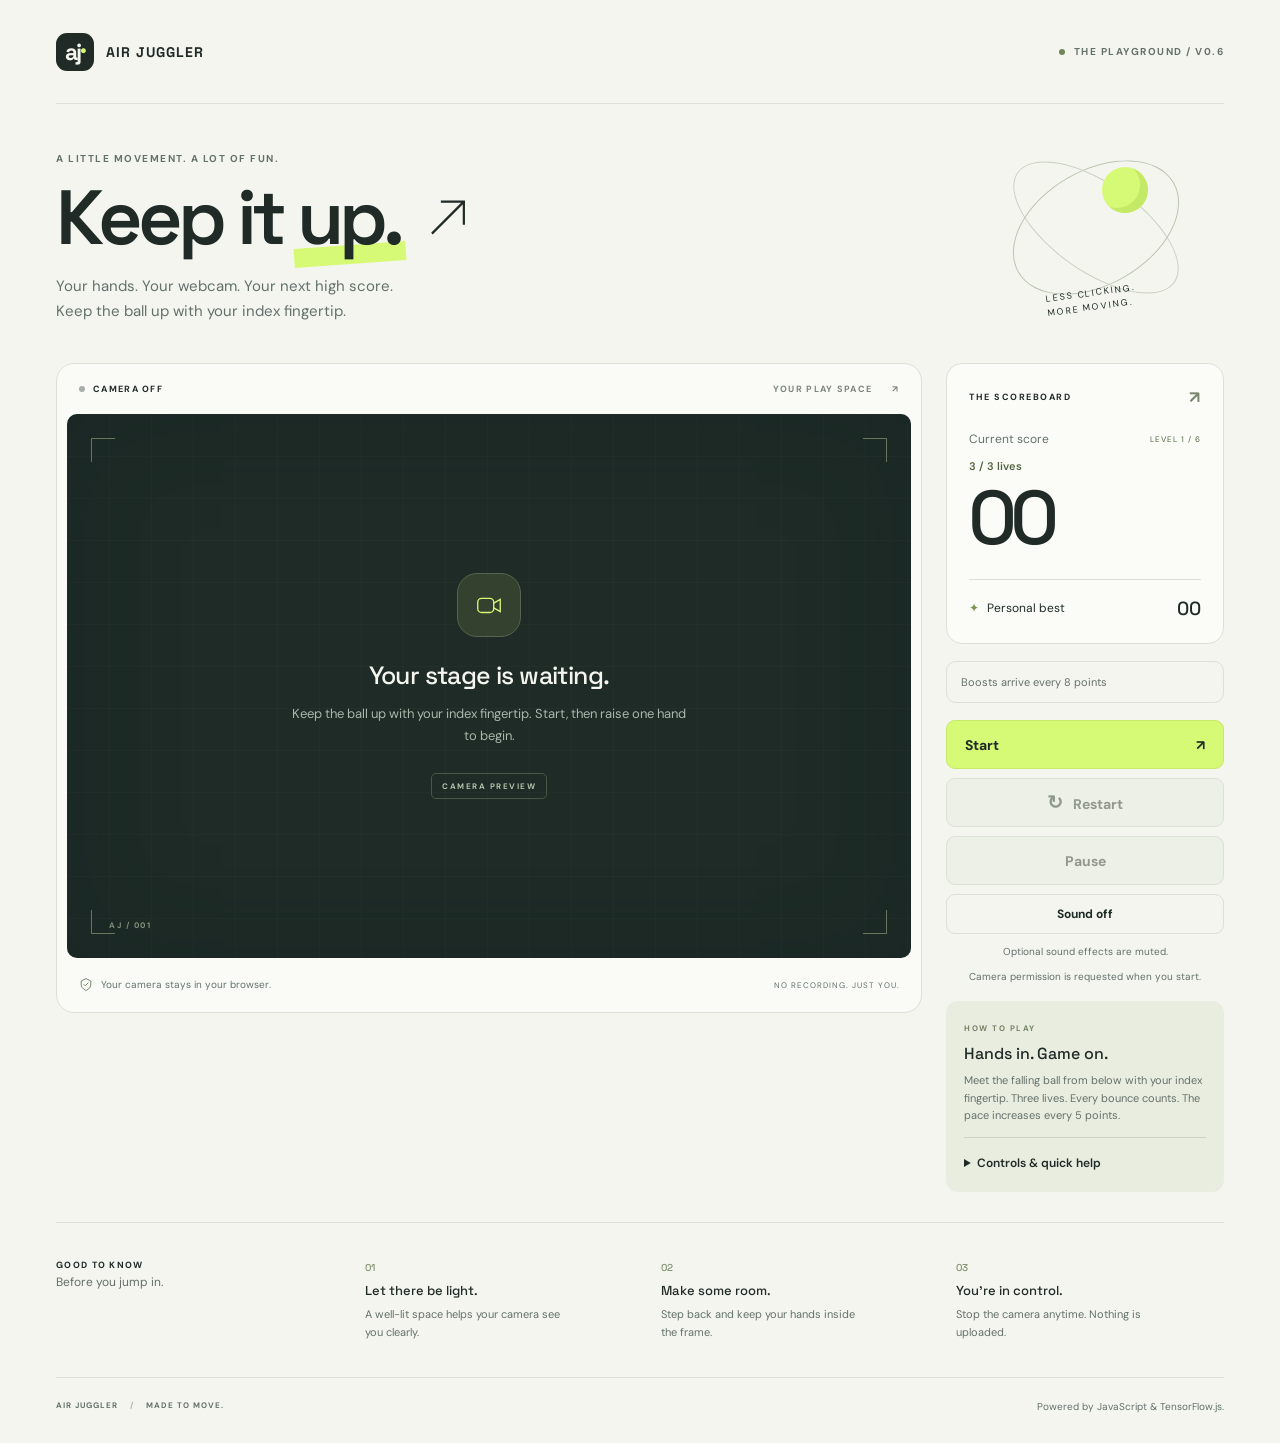
==== commit 6e8fa80d: "Add advanced gameplay features" ====
--- a/index.html
+++ b/index.html
@@ -14,7 +14,7 @@
   <div class="page-shell">
     <header class="site-header">
       <a class="brand" href="./" aria-label="Air Juggler home"><span class="brand-mark" aria-hidden="true">aj<span>•</span></span> AIR JUGGLER</a>
-      <span class="build-tag"><span></span> THE PLAYGROUND / V0.5</span>
+      <span class="build-tag"><span></span> THE PLAYGROUND / V0.6</span>
     </header>
     <main>
       <section class="intro" aria-labelledby="page-title">
@@ -43,9 +43,10 @@
           <div class="stage-footer"><span><svg viewBox="0 0 20 20" aria-hidden="true"><path d="m10 2 6 3v5c0 4-6 7-6 7s-6-3-6-7V5z"/><path d="m7 9 2 2 4-4"/></svg> Your camera stays in your browser.</span><span>NO RECORDING. JUST YOU.</span></div>
         </div>
         <aside class="control-panel" aria-label="Score and controls">
-          <div class="score-card"><div class="score-heading"><h2>THE SCOREBOARD</h2><span aria-hidden="true">↗</span></div><p class="score-label">Current score <span id="level">LEVEL 1 / 6</span></p><p class="score-value" id="score">00</p><div class="high-score"><span><span aria-hidden="true">✦</span> Personal best</span><strong id="high-score">00</strong></div></div>
+          <div class="score-card"><div class="score-heading"><h2>THE SCOREBOARD</h2><span aria-hidden="true">↗</span></div><p class="score-label">Current score <span id="level">LEVEL 1 / 6</span></p><div class="round-status"><span id="lives" role="status" aria-live="polite">3 / 3 lives</span></div><p class="score-value" id="score">00</p><div class="high-score"><span><span aria-hidden="true">✦</span> Personal best</span><strong id="high-score">00</strong></div></div>
+          <div id="power-status" class="power-status" data-active="false"><span id="power-label" role="status" aria-live="polite">Boosts arrive every 8 points</span><span id="power-time" aria-hidden="true"></span></div>
           <div class="action-card"><button class="button button-primary" id="start-button" type="button"><span id="start-label">Start</span><span aria-hidden="true">↗</span></button><button class="button button-secondary" id="restart-button" type="button" disabled><span aria-hidden="true">↻</span> Restart</button><button class="button button-secondary" id="pause-button" type="button" aria-keyshortcuts="P" aria-label="Pause game (P)" disabled>Pause</button><button class="button button-secondary sound-button" id="sound-button" type="button" aria-pressed="false" aria-describedby="sound-status">Sound off</button><p id="sound-status" class="sound-status" role="status">Optional sound effects are muted.</p><p id="control-hint">Camera permission is requested when you start.</p></div>
-          <div class="coming-card"><span class="small-label">HOW TO PLAY</span><h3>Hands in. Game on.</h3><p>Meet the falling ball from below with your index fingertip. Every bounce counts. The pace increases every 5 points.</p><details class="controls-help"><summary>Controls &amp; quick help</summary><dl><dt>Play</dt><dd>Raise one fingertip. Hold it in frame for 3–2–1.</dd><dt>Bounce</dt><dd>Meet the falling ball from below.</dd><dt>Pause / Resume</dt><dd>Use the button or press <kbd>P</kbd>.</dd><dt>Restart</dt><dd>Start a fresh round; keep your personal best.</dd><dt>Stop</dt><dd>End the session and release the camera.</dd><dt>Sound</dt><dd>Optional. Select Sound off to enable, Sound on to mute.</dd></dl><p>Good light helps tracking. Losing your hand during play does not pause the ball.</p></details></div>
+          <div class="coming-card"><span class="small-label">HOW TO PLAY</span><h3>Hands in. Game on.</h3><p>Meet the falling ball from below with your index fingertip. Three lives. Every bounce counts. The pace increases every 5 points.</p><details class="controls-help"><summary>Controls &amp; quick help</summary><dl><dt>Play</dt><dd>Raise one fingertip. Hold it in frame for 3–2–1.</dd><dt>Bounce</dt><dd>Meet the falling ball from below.</dd><dt>Pause / Resume</dt><dd>Use the button or press <kbd>P</kbd>.</dd><dt>Restart</dt><dd>Start a fresh round; keep your personal best.</dd><dt>Lives &amp; boosts</dt><dd>A miss costs one life. Keep your score and wait for the next countdown. Every 8 points can award 6 seconds of slow motion or wide touch. Boosts never stack and end on a miss.</dd><dt>Stop</dt><dd>End the session and release the camera.</dd><dt>Sound</dt><dd>Optional. Select Sound off to enable, Sound on to mute.</dd></dl><p>Good light helps tracking. Losing your hand during play does not pause the ball.</p></details></div>
         </aside>
       </section>
       <section class="setup-guide" aria-labelledby="guide-title"><h2 id="guide-title">GOOD TO KNOW<br><span>Before you jump in.</span></h2><div><span class="step-number">01</span><h3>Let there be light.</h3><p>A well-lit space helps your camera see you clearly.</p></div><div><span class="step-number">02</span><h3>Make some room.</h3><p>Step back and keep your hands inside the frame.</p></div><div><span class="step-number">03</span><h3>You’re in control.</h3><p>Stop the camera anytime. Nothing is uploaded.</p></div></section>
--- a/css/styles.css
+++ b/css/styles.css
@@ -931,3 +931,26 @@
 @media (prefers-reduced-motion: reduce) {
   .score-value.score-hit { transform: none; }
 }
+
+.round-status { margin-top: 12px; font-size: 11px; font-weight: 600; color: #52643e; }
+.power-status {
+  display: flex;
+  align-items: center;
+  justify-content: space-between;
+  gap: 8px;
+  padding: 12px 14px;
+  border: 1px solid var(--line);
+  border-radius: 10px;
+  font-size: 11px;
+  line-height: 1.5;
+  color: var(--muted);
+}
+.power-status[data-active="true"] { background: #e4efcf; border-color: #a8be83; color: #31451e; }
+#power-time { white-space: nowrap; font-variant-numeric: tabular-nums; font-weight: 700; }
+.stage[data-state="life-lost"] .stage-message { background: #1e2b26f2; border-radius: 16px; margin: 16px; }
+.stage[data-state="life-lost"] .camera-icon,
+.stage[data-state="life-lost"] .preview-tag { display: none; }
+.status-dot[data-state="life-lost"] { background: #b78b35; }
+@media (max-width: 680px) {
+  .power-status { grid-column: 1 / -1; grid-row: 2; }
+}
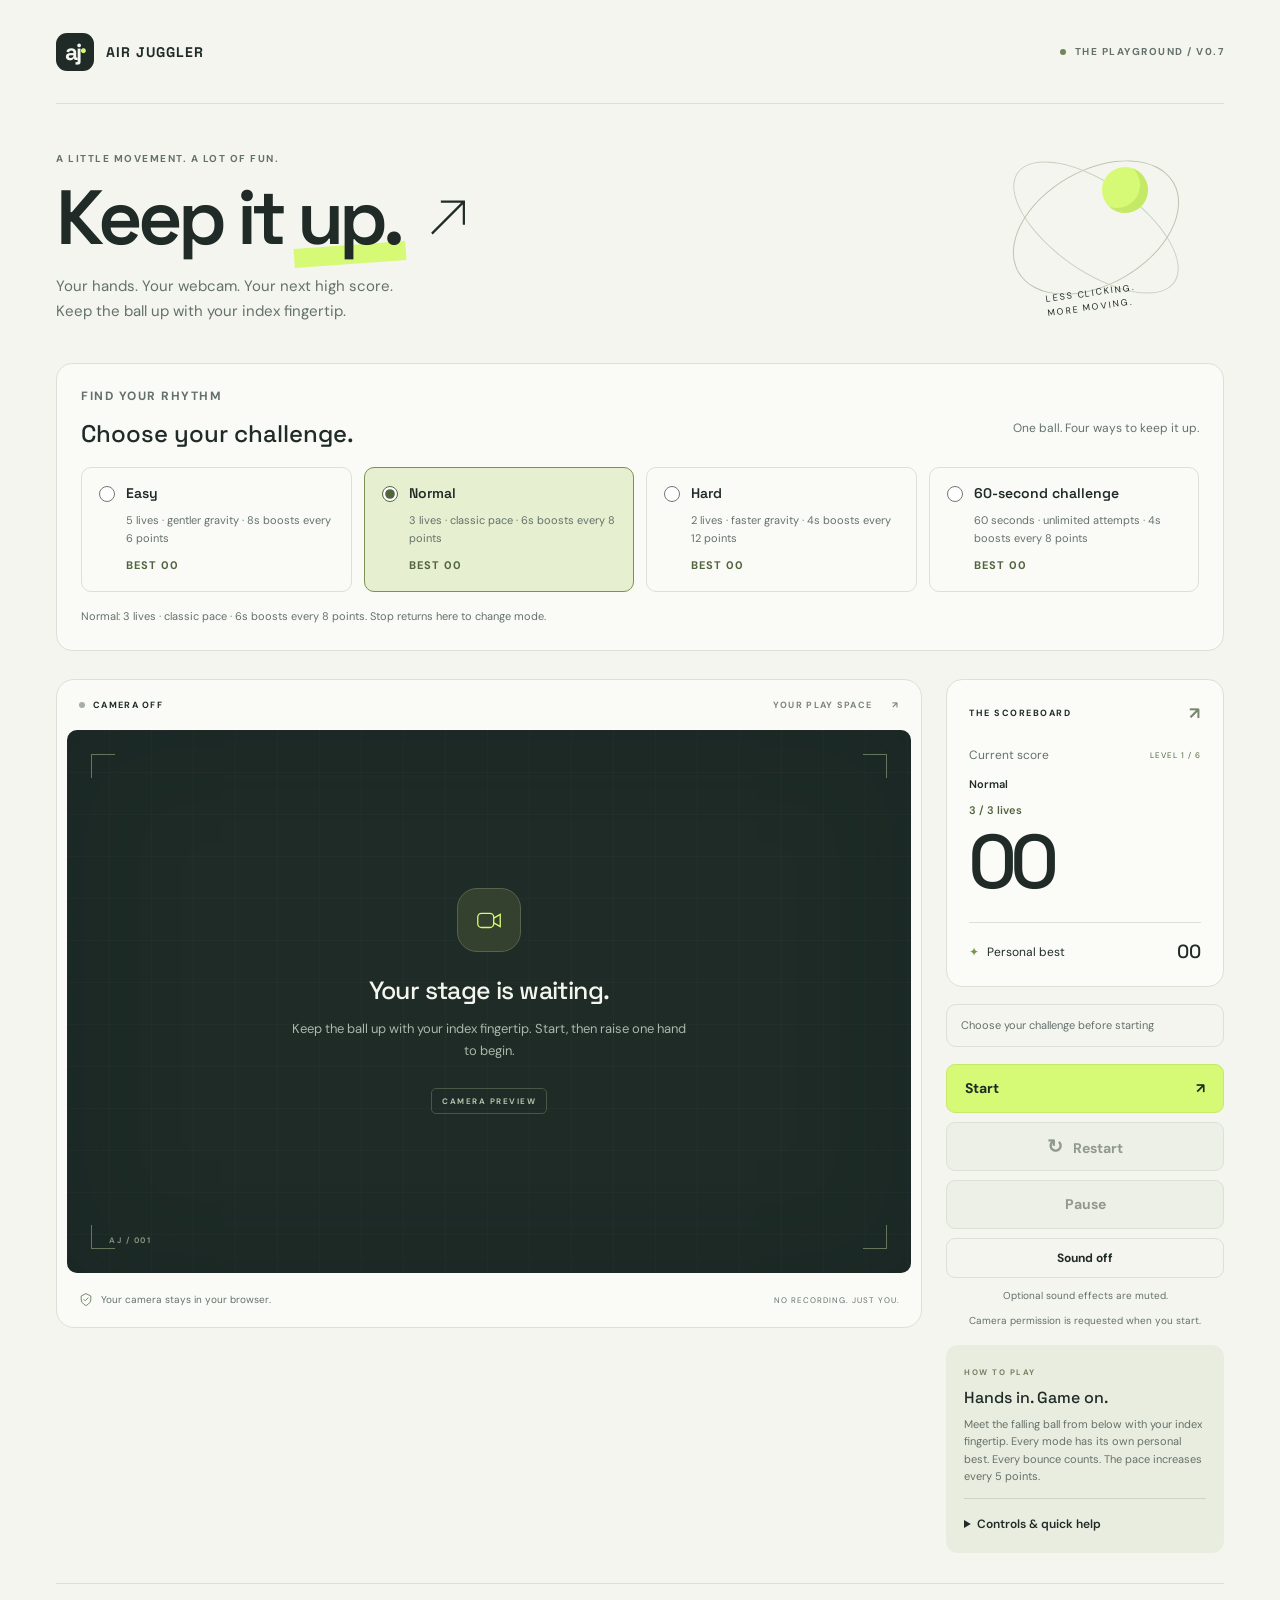
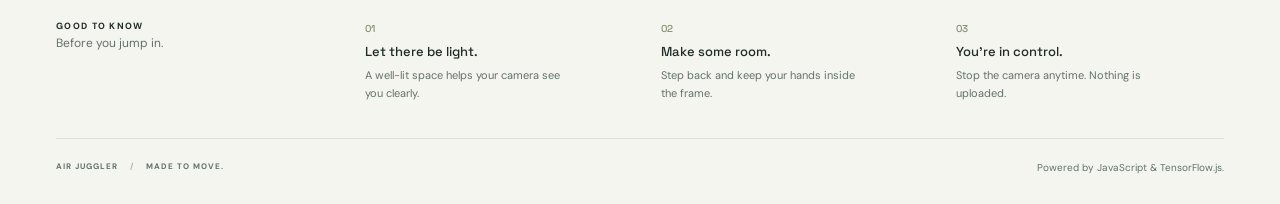
==== commit 50562c6f: "Add gameplay modes" ====
--- a/index.html
+++ b/index.html
@@ -14,12 +14,17 @@
   <div class="page-shell">
     <header class="site-header">
       <a class="brand" href="./" aria-label="Air Juggler home"><span class="brand-mark" aria-hidden="true">aj<span>•</span></span> AIR JUGGLER</a>
-      <span class="build-tag"><span></span> THE PLAYGROUND / V0.6</span>
+      <span class="build-tag"><span></span> THE PLAYGROUND / V0.7</span>
     </header>
     <main>
       <section class="intro" aria-labelledby="page-title">
         <div><p class="eyebrow">A LITTLE MOVEMENT. A LOT OF FUN.</p><h1 id="page-title">Keep it <span>up.</span><svg viewBox="0 0 70 70" aria-hidden="true"><path d="M12 56 55 13M24 13h31v31"/></svg></h1><p class="intro-copy">Your hands. Your webcam. Your next high score.<br>Keep the ball up with your index fingertip.</p></div>
         <div class="orbit" aria-hidden="true"><div class="orbit-ring"></div><span class="orbit-ball"></span><span class="orbit-caption">LESS CLICKING.<br>MORE MOVING.</span></div>
+      </section>
+      <section id="mode-selection" class="mode-selection" aria-labelledby="mode-title">
+        <div class="mode-heading"><div><p class="eyebrow">FIND YOUR RHYTHM</p><h2 id="mode-title">Choose your challenge.</h2></div><p>One ball. Four ways to keep it up.</p></div>
+        <fieldset><legend class="visually-hidden">Game mode</legend><div id="mode-options" class="mode-options"></div></fieldset>
+        <p id="mode-description" role="status">Choose a mode, then select Start.</p>
       </section>
       <section class="play-layout" aria-label="Game workspace">
         <div class="stage-card">
@@ -43,10 +48,10 @@
           <div class="stage-footer"><span><svg viewBox="0 0 20 20" aria-hidden="true"><path d="m10 2 6 3v5c0 4-6 7-6 7s-6-3-6-7V5z"/><path d="m7 9 2 2 4-4"/></svg> Your camera stays in your browser.</span><span>NO RECORDING. JUST YOU.</span></div>
         </div>
         <aside class="control-panel" aria-label="Score and controls">
-          <div class="score-card"><div class="score-heading"><h2>THE SCOREBOARD</h2><span aria-hidden="true">↗</span></div><p class="score-label">Current score <span id="level">LEVEL 1 / 6</span></p><div class="round-status"><span id="lives" role="status" aria-live="polite">3 / 3 lives</span></div><p class="score-value" id="score">00</p><div class="high-score"><span><span aria-hidden="true">✦</span> Personal best</span><strong id="high-score">00</strong></div></div>
+          <div class="score-card"><div class="score-heading"><h2>THE SCOREBOARD</h2><span aria-hidden="true">↗</span></div><p class="score-label">Current score <span id="level">LEVEL 1 / 6</span></p><div class="mode-status"><span id="current-mode">Normal</span><span id="challenge-timer" role="timer" aria-label="Challenge time remaining" hidden>01:00</span></div><div class="round-status"><span id="lives" role="status" aria-live="polite">3 / 3 lives</span></div><p class="score-value" id="score">00</p><div class="high-score"><span><span aria-hidden="true">✦</span> Personal best</span><strong id="high-score">00</strong></div></div>
           <div id="power-status" class="power-status" data-active="false"><span id="power-label" role="status" aria-live="polite">Boosts arrive every 8 points</span><span id="power-time" aria-hidden="true"></span></div>
           <div class="action-card"><button class="button button-primary" id="start-button" type="button"><span id="start-label">Start</span><span aria-hidden="true">↗</span></button><button class="button button-secondary" id="restart-button" type="button" disabled><span aria-hidden="true">↻</span> Restart</button><button class="button button-secondary" id="pause-button" type="button" aria-keyshortcuts="P" aria-label="Pause game (P)" disabled>Pause</button><button class="button button-secondary sound-button" id="sound-button" type="button" aria-pressed="false" aria-describedby="sound-status">Sound off</button><p id="sound-status" class="sound-status" role="status">Optional sound effects are muted.</p><p id="control-hint">Camera permission is requested when you start.</p></div>
-          <div class="coming-card"><span class="small-label">HOW TO PLAY</span><h3>Hands in. Game on.</h3><p>Meet the falling ball from below with your index fingertip. Three lives. Every bounce counts. The pace increases every 5 points.</p><details class="controls-help"><summary>Controls &amp; quick help</summary><dl><dt>Play</dt><dd>Raise one fingertip. Hold it in frame for 3–2–1.</dd><dt>Bounce</dt><dd>Meet the falling ball from below.</dd><dt>Pause / Resume</dt><dd>Use the button or press <kbd>P</kbd>.</dd><dt>Restart</dt><dd>Start a fresh round; keep your personal best.</dd><dt>Lives &amp; boosts</dt><dd>A miss costs one life. Keep your score and wait for the next countdown. Every 8 points can award 6 seconds of slow motion or wide touch. Boosts never stack and end on a miss.</dd><dt>Stop</dt><dd>End the session and release the camera.</dd><dt>Sound</dt><dd>Optional. Select Sound off to enable, Sound on to mute.</dd></dl><p>Good light helps tracking. Losing your hand during play does not pause the ball.</p></details></div>
+          <div class="coming-card"><span class="small-label">HOW TO PLAY</span><h3>Hands in. Game on.</h3><p>Meet the falling ball from below with your index fingertip. Every mode has its own personal best. Every bounce counts. The pace increases every 5 points.</p><details class="controls-help"><summary>Controls &amp; quick help</summary><dl><dt>Play</dt><dd>Raise one fingertip. Hold it in frame for 3–2–1.</dd><dt>Bounce</dt><dd>Meet the falling ball from below.</dd><dt>Pause / Resume</dt><dd>Use the button or press <kbd>P</kbd>.</dd><dt>Restart</dt><dd>Start a fresh round; keep your personal best.</dd><dt>Lives &amp; boosts</dt><dd>Life counts and boosts depend on your mode. A miss resets the ball and clears boosts; your score stays. The 60-second challenge allows unlimited attempts, but its clock runs through recovery. Pause freezes the clock. Stop returns to mode selection.</dd><dt>Stop</dt><dd>End the session and release the camera.</dd><dt>Sound</dt><dd>Optional. Select Sound off to enable, Sound on to mute.</dd></dl><p>Good light helps tracking. Losing your hand during play does not pause the ball.</p></details></div>
         </aside>
       </section>
       <section class="setup-guide" aria-labelledby="guide-title"><h2 id="guide-title">GOOD TO KNOW<br><span>Before you jump in.</span></h2><div><span class="step-number">01</span><h3>Let there be light.</h3><p>A well-lit space helps your camera see you clearly.</p></div><div><span class="step-number">02</span><h3>Make some room.</h3><p>Step back and keep your hands inside the frame.</p></div><div><span class="step-number">03</span><h3>You’re in control.</h3><p>Stop the camera anytime. Nothing is uploaded.</p></div></section>
--- a/css/styles.css
+++ b/css/styles.css
@@ -954,3 +954,24 @@
 @media (max-width: 680px) {
   .power-status { grid-column: 1 / -1; grid-row: 2; }
 }
+
+.mode-selection { margin-bottom: 28px; padding: 24px; border: 1px solid var(--line); border-radius: 16px; background: #fafbf7; }
+.mode-heading { display: flex; align-items: center; justify-content: space-between; gap: 16px; }
+.mode-heading h2 { font: 500 24px var(--display); margin: 0 0 18px; }
+.mode-heading p { color: var(--muted); font-size: 12px; }
+.mode-selection fieldset { border: 0; margin: 0; padding: 0; }
+.mode-options { display: grid; grid-template-columns: repeat(4, 1fr); gap: 12px; }
+.mode-option { display: grid; grid-template-columns: 18px 1fr; gap: 10px; padding: 16px; border: 1px solid var(--line); border-radius: 10px; cursor: pointer; }
+.mode-option:has(input:checked) { background: #e6efcf; border-color: #7b9250; }
+.mode-option:focus-within { outline: 3px solid #567729; outline-offset: 3px; }
+.mode-option input { accent-color: #52643e; margin: 2px 0 0; }
+.mode-option strong { font: 600 14px var(--display); }
+.mode-option span, .mode-option small { grid-column: 2; font-size: 11px; line-height: 1.6; color: var(--muted); }
+.mode-option small { font-weight: 700; letter-spacing: 1px; color: #52643e; }
+#mode-description { margin: 16px 0 0; font-size: 11px; line-height: 1.6; color: var(--muted); }
+.mode-status { display: flex; gap: 8px; justify-content: space-between; margin-top: 14px; font-size: 11px; font-weight: 600; }
+#challenge-timer { font-variant-numeric: tabular-nums; }
+#challenge-timer[data-urgent="true"] { color: #a1442f; }
+.visually-hidden { position: absolute; width: 1px; height: 1px; padding: 0; margin: -1px; overflow: hidden; clip-path: inset(50%); white-space: nowrap; border: 0; }
+@media (max-width: 950px) { .mode-options { grid-template-columns: repeat(2, 1fr); } }
+@media (max-width: 480px) { .mode-selection { padding: 16px; } .mode-heading { display: block; } .mode-options { grid-template-columns: 1fr; } }
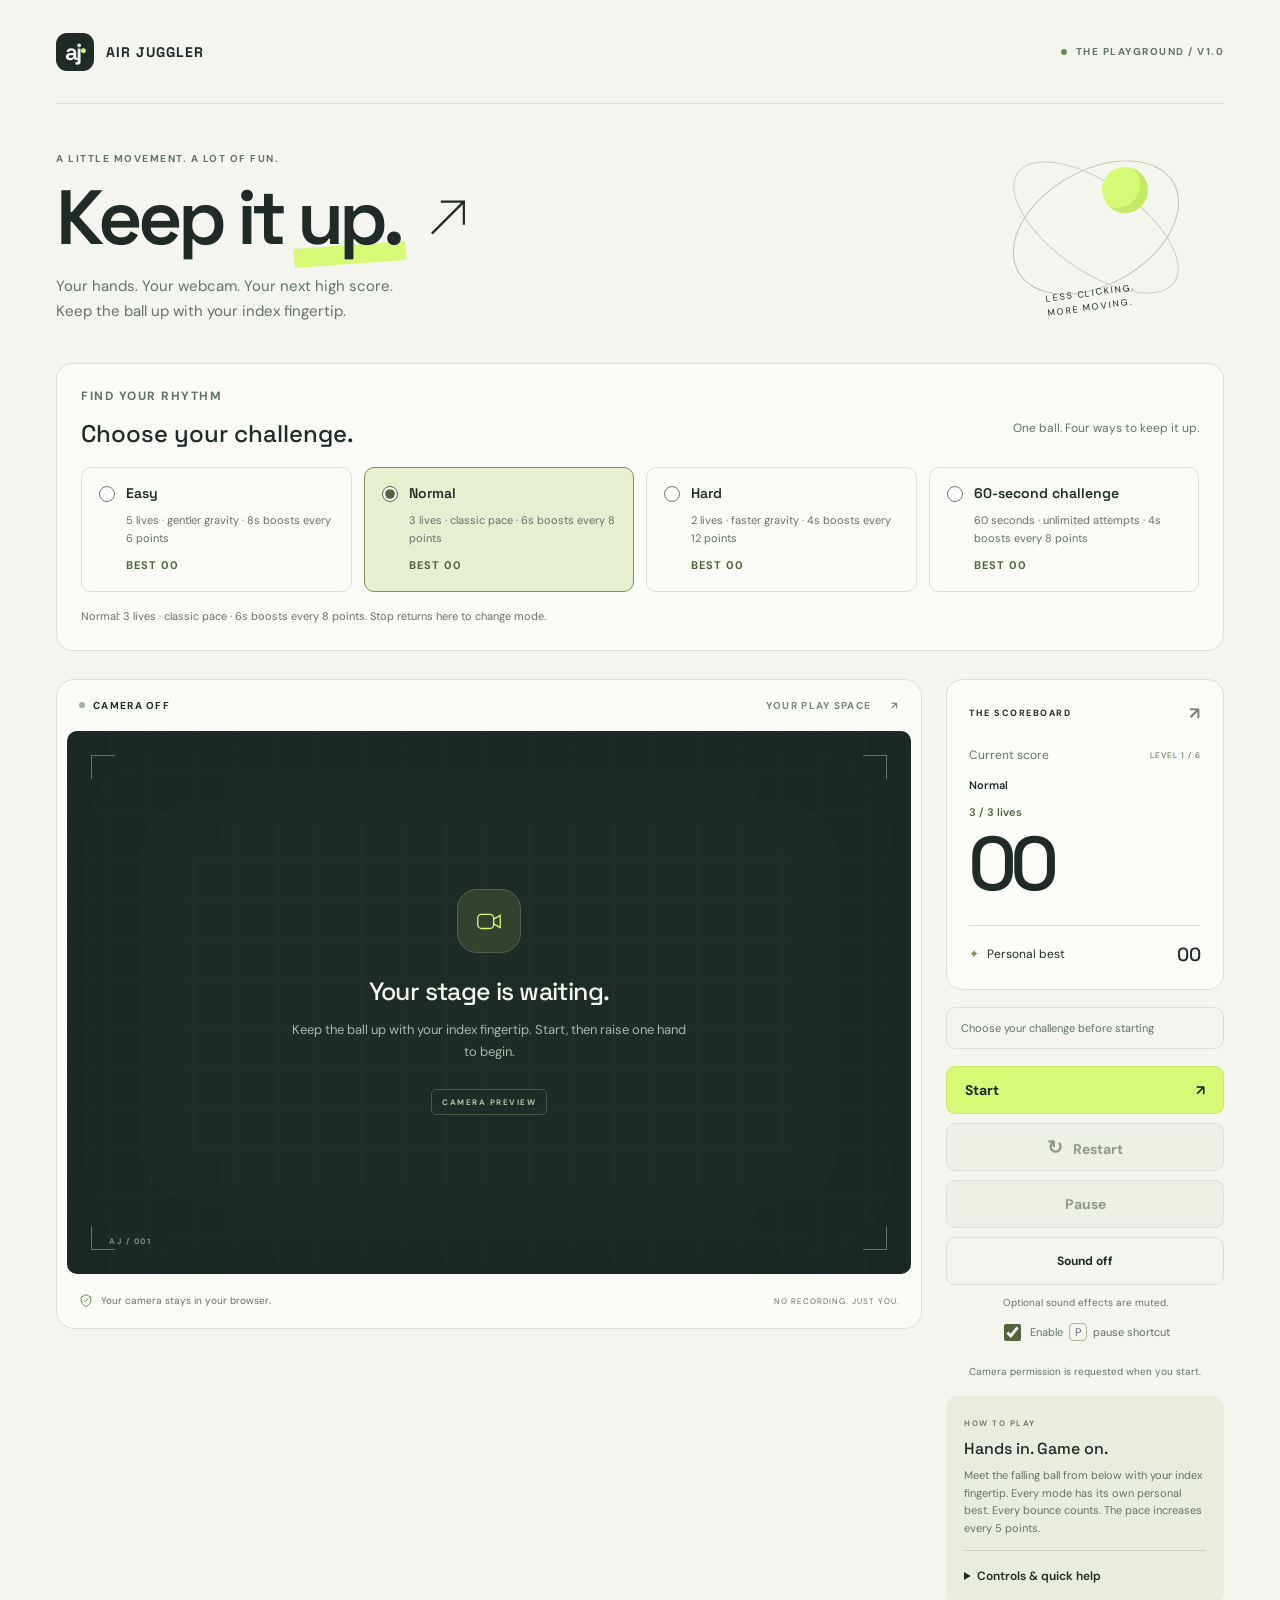
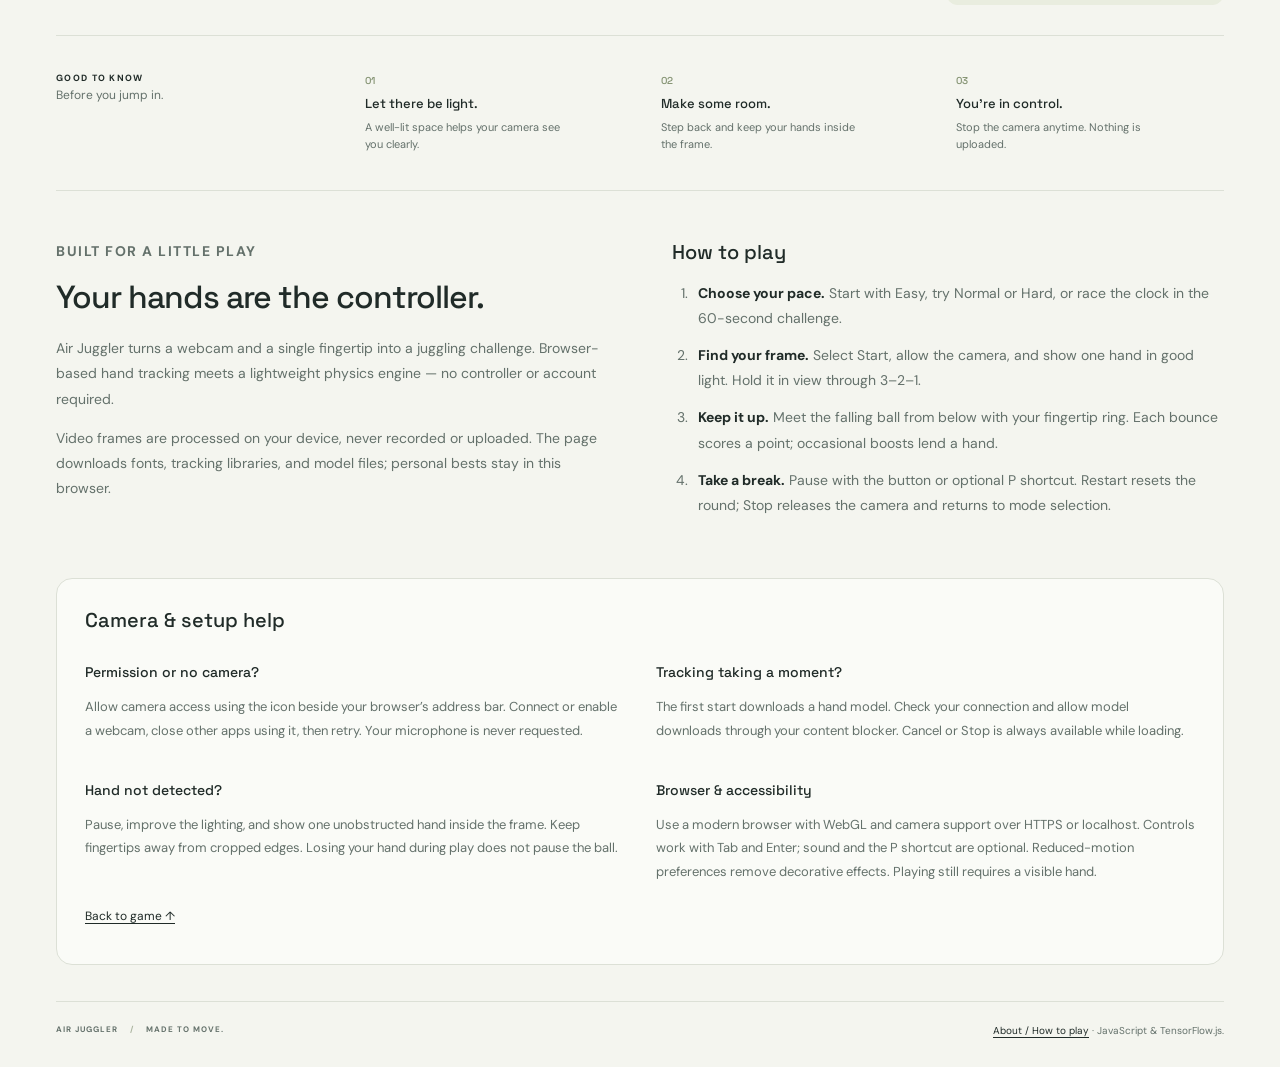
==== commit 1d4cda33: "Polish Air Juggler for release" ====
--- a/index.html
+++ b/index.html
@@ -4,17 +4,22 @@
   <meta charset="UTF-8">
   <meta name="viewport" content="width=device-width, initial-scale=1">
   <meta name="theme-color" content="#f4f5ef">
-  <meta name="description" content="Air Juggler — a webcam-controlled browser game. Get your camera ready for hands-free play.">
+  <meta name="description" content="Air Juggler — a webcam-controlled browser game. Keep a ball in the air with your fingertip. Four modes, local best scores, and on-device hand tracking.">
   <title>Air Juggler — Keep it up.</title>
+  <link rel="icon" href="./assets/favicon.svg" type="image/svg+xml">
+  <link rel="preconnect" href="https://fonts.googleapis.com">
+  <link rel="preconnect" href="https://fonts.gstatic.com" crossorigin>
   <link rel="stylesheet" href="https://fonts.googleapis.com/css2?family=DM+Sans:wght@400;500;600;700&amp;family=Space+Grotesk:wght@400;500;600;700&amp;display=swap">
   <link rel="stylesheet" href="./css/styles.css">
   <script type="module" src="./js/main.js"></script>
 </head>
 <body>
+  <a class="skip-link" href="#game-workspace">Skip to game</a>
+  <noscript><p class="noscript-message">Air Juggler needs JavaScript for camera tracking and gameplay. Enable it, then reload.</p></noscript>
   <div class="page-shell">
     <header class="site-header">
       <a class="brand" href="./" aria-label="Air Juggler home"><span class="brand-mark" aria-hidden="true">aj<span>•</span></span> AIR JUGGLER</a>
-      <span class="build-tag"><span></span> THE PLAYGROUND / V0.7</span>
+      <span class="build-tag"><span></span> THE PLAYGROUND / V1.0</span>
     </header>
     <main>
       <section class="intro" aria-labelledby="page-title">
@@ -26,9 +31,9 @@
         <fieldset><legend class="visually-hidden">Game mode</legend><div id="mode-options" class="mode-options"></div></fieldset>
         <p id="mode-description" role="status">Choose a mode, then select Start.</p>
       </section>
-      <section class="play-layout" aria-label="Game workspace">
+      <section id="game-workspace" tabindex="-1" class="play-layout" aria-label="Game workspace">
         <div class="stage-card">
-          <div class="stage-toolbar"><span><span class="status-dot" id="status-dot"></span><span id="camera-status">CAMERA OFF</span></span><span class="stage-label">YOUR PLAY SPACE <span aria-hidden="true">↗</span></span></div>
+          <div class="stage-toolbar"><span><span class="status-dot" id="status-dot"></span><span id="camera-status" role="status">CAMERA OFF</span></span><span class="stage-label">YOUR PLAY SPACE <span aria-hidden="true">↗</span></span></div>
           <div class="stage" id="stage" data-state="idle">
             <video id="webcam" autoplay muted playsinline aria-label="Mirrored live webcam preview" hidden></video>
             <canvas id="game-canvas" width="1280" height="720" aria-label="Live ball, hand landmarks, and index fingertip marker" hidden></canvas>
@@ -38,6 +43,7 @@
               <div class="camera-icon" aria-hidden="true"><svg viewBox="0 0 32 32"><rect x="4" y="9" width="17" height="15" rx="4"/><path d="m21 14 7-4v13l-7-4"/></svg></div>
               <h2 id="state-title">Your stage is waiting.</h2><p id="state-description">Enable your camera to step into the frame.<br>A little room to move is all you need.</p>
               <div id="round-result" hidden><span id="result-caption">FINAL SCORE</span><strong id="final-score">00</strong><p id="result-detail"></p></div>
+              <a id="camera-help-link" class="camera-help-link" href="#camera-help" hidden>Camera setup help</a>
               <span class="preview-tag">CAMERA PREVIEW</span>
             </div>
             <div id="level-notice" class="level-notice" role="status" aria-live="polite" hidden></div>
@@ -50,13 +56,33 @@
         <aside class="control-panel" aria-label="Score and controls">
           <div class="score-card"><div class="score-heading"><h2>THE SCOREBOARD</h2><span aria-hidden="true">↗</span></div><p class="score-label">Current score <span id="level">LEVEL 1 / 6</span></p><div class="mode-status"><span id="current-mode">Normal</span><span id="challenge-timer" role="timer" aria-label="Challenge time remaining" hidden>01:00</span></div><div class="round-status"><span id="lives" role="status" aria-live="polite">3 / 3 lives</span></div><p class="score-value" id="score">00</p><div class="high-score"><span><span aria-hidden="true">✦</span> Personal best</span><strong id="high-score">00</strong></div></div>
           <div id="power-status" class="power-status" data-active="false"><span id="power-label" role="status" aria-live="polite">Boosts arrive every 8 points</span><span id="power-time" aria-hidden="true"></span></div>
-          <div class="action-card"><button class="button button-primary" id="start-button" type="button"><span id="start-label">Start</span><span aria-hidden="true">↗</span></button><button class="button button-secondary" id="restart-button" type="button" disabled><span aria-hidden="true">↻</span> Restart</button><button class="button button-secondary" id="pause-button" type="button" aria-keyshortcuts="P" aria-label="Pause game (P)" disabled>Pause</button><button class="button button-secondary sound-button" id="sound-button" type="button" aria-pressed="false" aria-describedby="sound-status">Sound off</button><p id="sound-status" class="sound-status" role="status">Optional sound effects are muted.</p><p id="control-hint">Camera permission is requested when you start.</p></div>
-          <div class="coming-card"><span class="small-label">HOW TO PLAY</span><h3>Hands in. Game on.</h3><p>Meet the falling ball from below with your index fingertip. Every mode has its own personal best. Every bounce counts. The pace increases every 5 points.</p><details class="controls-help"><summary>Controls &amp; quick help</summary><dl><dt>Play</dt><dd>Raise one fingertip. Hold it in frame for 3–2–1.</dd><dt>Bounce</dt><dd>Meet the falling ball from below.</dd><dt>Pause / Resume</dt><dd>Use the button or press <kbd>P</kbd>.</dd><dt>Restart</dt><dd>Start a fresh round; keep your personal best.</dd><dt>Lives &amp; boosts</dt><dd>Life counts and boosts depend on your mode. A miss resets the ball and clears boosts; your score stays. The 60-second challenge allows unlimited attempts, but its clock runs through recovery. Pause freezes the clock. Stop returns to mode selection.</dd><dt>Stop</dt><dd>End the session and release the camera.</dd><dt>Sound</dt><dd>Optional. Select Sound off to enable, Sound on to mute.</dd></dl><p>Good light helps tracking. Losing your hand during play does not pause the ball.</p></details></div>
+          <div class="action-card"><button class="button button-primary" id="start-button" type="button"><span id="start-label">Start</span><span aria-hidden="true">↗</span></button><button class="button button-secondary" id="restart-button" type="button" disabled><span aria-hidden="true">↻</span> Restart</button><button class="button button-secondary" id="pause-button" type="button" aria-keyshortcuts="P" aria-label="Pause game (P)" disabled>Pause</button><button class="button button-secondary sound-button" id="sound-button" type="button" aria-pressed="false" aria-describedby="sound-status">Sound off</button><p id="sound-status" class="sound-status" role="status">Optional sound effects are muted.</p><label class="shortcut-setting"><input id="keyboard-shortcut" type="checkbox" checked> Enable <kbd>P</kbd> pause shortcut</label><p id="control-hint">Camera permission is requested when you start.</p></div>
+          <div class="coming-card"><span class="small-label">HOW TO PLAY</span><h3>Hands in. Game on.</h3><p>Meet the falling ball from below with your index fingertip. Every mode has its own personal best. Every bounce counts. The pace increases every 5 points.</p><details class="controls-help"><summary>Controls &amp; quick help</summary><dl><dt>Play</dt><dd>Raise one fingertip. Hold it in frame for 3–2–1.</dd><dt>Bounce</dt><dd>Meet the falling ball from below.</dd><dt>Pause / Resume</dt><dd>Use the button, or press <kbd>P</kbd> when the shortcut is enabled.</dd><dt>Restart</dt><dd>Start a fresh round; keep your personal best.</dd><dt>Lives &amp; boosts</dt><dd>Life counts and boosts depend on your mode. A miss resets the ball and clears boosts; your score stays. The 60-second challenge allows unlimited attempts, but its clock runs through recovery. Pause freezes the clock. Stop returns to mode selection.</dd><dt>Stop</dt><dd>End the session and release the camera.</dd><dt>Sound</dt><dd>Optional. Select Sound off to enable, Sound on to mute.</dd></dl><p>Good light helps tracking. Losing your hand during play does not pause the ball.</p></details></div>
         </aside>
       </section>
       <section class="setup-guide" aria-labelledby="guide-title"><h2 id="guide-title">GOOD TO KNOW<br><span>Before you jump in.</span></h2><div><span class="step-number">01</span><h3>Let there be light.</h3><p>A well-lit space helps your camera see you clearly.</p></div><div><span class="step-number">02</span><h3>Make some room.</h3><p>Step back and keep your hands inside the frame.</p></div><div><span class="step-number">03</span><h3>You’re in control.</h3><p>Stop the camera anytime. Nothing is uploaded.</p></div></section>
+      <section id="about" class="about-section" aria-labelledby="about-title">
+        <div><p class="eyebrow">BUILT FOR A LITTLE PLAY</p><h2 id="about-title">Your hands are the controller.</h2>
+          <p>Air Juggler turns a webcam and a single fingertip into a juggling challenge. Browser-based hand tracking meets a lightweight physics engine — no controller or account required.</p>
+          <p>Video frames are processed on your device, never recorded or uploaded. The page downloads fonts, tracking libraries, and model files; personal bests stay in this browser.</p></div>
+        <div><h3>How to play</h3><ol>
+          <li><strong>Choose your pace.</strong> Start with Easy, try Normal or Hard, or race the clock in the 60-second challenge.</li>
+          <li><strong>Find your frame.</strong> Select Start, allow the camera, and show one hand in good light. Hold it in view through 3–2–1.</li>
+          <li><strong>Keep it up.</strong> Meet the falling ball from below with your fingertip ring. Each bounce scores a point; occasional boosts lend a hand.</li>
+          <li><strong>Take a break.</strong> Pause with the button or optional P shortcut. Restart resets the round; Stop releases the camera and returns to mode selection.</li>
+        </ol></div>
+      </section>
+      <section id="camera-help" class="camera-help" aria-labelledby="camera-help-title">
+        <h2 id="camera-help-title">Camera &amp; setup help</h2>
+        <div class="help-grid">
+          <div><h3>Permission or no camera?</h3><p>Allow camera access using the icon beside your browser’s address bar. Connect or enable a webcam, close other apps using it, then retry. Your microphone is never requested.</p></div>
+          <div><h3>Tracking taking a moment?</h3><p>The first start downloads a hand model. Check your connection and allow model downloads through your content blocker. Cancel or Stop is always available while loading.</p></div>
+          <div><h3>Hand not detected?</h3><p>Pause, improve the lighting, and show one unobstructed hand inside the frame. Keep fingertips away from cropped edges. Losing your hand during play does not pause the ball.</p></div>
+          <div><h3>Browser &amp; accessibility</h3><p>Use a modern browser with WebGL and camera support over HTTPS or localhost. Controls work with Tab and Enter; sound and the P shortcut are optional. Reduced-motion preferences remove decorative effects. Playing still requires a visible hand.</p></div>
+        </div><a href="#game-workspace">Back to game ↑</a>
+      </section>
     </main>
-    <footer class="site-footer"><span>AIR JUGGLER <span class="footer-divider">/</span> MADE TO MOVE.</span><span>Powered by JavaScript &amp; TensorFlow.js.</span></footer>
+    <footer class="site-footer"><span>AIR JUGGLER <span class="footer-divider">/</span> MADE TO MOVE.</span><span><a href="#about">About / How to play</a> · JavaScript &amp; TensorFlow.js.</span></footer>
   </div>
 </body>
 </html>
--- a/css/styles.css
+++ b/css/styles.css
@@ -234,10 +234,6 @@
   border-radius:50%
 }
 
-.status-dot[data-state=ready] {
-  background:#709b3a
-}
-
 .status-dot[data-state=error] {
   background:#c45c46
 }
@@ -665,10 +661,6 @@
   border-color:#bc866b
 }
 
-.stage[data-state=ready] .stage-coordinate {
-  display:none
-}
-
 @keyframes pulse {
   50% {
     opacity:.45
@@ -696,7 +688,7 @@
     display:none
   }
   .orbit {
-    margin-right:0
+    display:none
   }
   .setup-guide {
     gap:20px
@@ -835,12 +827,8 @@
 .stage[data-state="model-loading"] .camera-icon {
   animation: pulse 1.3s ease-in-out infinite;
 }
-.stage[data-state="tracking"] .stage-coordinate,
 .stage[data-state="no-hand"] .stage-coordinate {
   display: none;
-}
-.status-dot[data-state="tracking"] {
-  background: #709b3a;
 }
 .status-dot[data-state="no-hand"],
 .status-dot[data-state="model-loading"] {
@@ -975,3 +963,72 @@
 .visually-hidden { position: absolute; width: 1px; height: 1px; padding: 0; margin: -1px; overflow: hidden; clip-path: inset(50%); white-space: nowrap; border: 0; }
 @media (max-width: 950px) { .mode-options { grid-template-columns: repeat(2, 1fr); } }
 @media (max-width: 480px) { .mode-selection { padding: 16px; } .mode-heading { display: block; } .mode-options { grid-template-columns: 1fr; } }
+
+/* Release layout: readable support content and touch-friendly controls. */
+html { scroll-padding-top: 20px; }
+.skip-link { position: fixed; left: 16px; top: -80px; z-index: 10; padding: 12px 18px; background: var(--ink); color: white; border-radius: 8px; }
+.skip-link:focus { top: 16px; }
+.noscript-message { padding: 20px; background: var(--accent); text-align: center; }
+.site-footer a, .camera-help a { color: var(--ink); text-underline-offset: 3px; }
+.camera-help-link { display: block; margin: 14px auto 0; color: var(--accent); text-underline-offset: 4px; font-size: 13px; padding: 8px; }
+.shortcut-setting { display: flex; align-items: center; justify-content: center; gap: 6px; min-height: 44px; color: var(--muted); font-size: 11px; cursor: pointer; }
+.shortcut-setting input { accent-color: #52643e; width: 17px; height: 17px; }
+input:focus-visible { outline: 3px solid #567729; outline-offset: 4px; }
+.button { min-height: 48px; }
+.control-panel, .stage-card, .score-card, .action-card { min-width: 0; }
+.mode-status { flex-wrap: wrap; line-height: 1.5; }
+.stage-toolbar { font-size: 10px; }
+.stage { width: calc(100% - 20px); min-width: 0; }
+.stage-message { max-width: min(460px, 100%); min-width: 0; }
+.stage:is([data-state="permission-denied"], [data-state="no-camera"]) .camera-icon { border-color: #bc866b; }
+.stage:is([data-state="error"], [data-state="permission-denied"], [data-state="no-camera"]) .preview-tag { display: none; }
+.status-dot:is([data-state="permission-denied"], [data-state="no-camera"]) { background: #c45c46; }
+.stage[data-state="no-hand"] .live-caption { border: 1px solid #c9b879; }
+.about-section { display: grid; grid-template-columns: 1fr 1fr; gap: 64px; padding: 48px 0; border-top: 1px solid var(--line); }
+.about-section h2 { font: 500 32px/1.2 var(--display); letter-spacing: -1px; margin: 0 0 20px; }
+.about-section h3, .camera-help h2 { font: 500 20px var(--display); margin: 0 0 16px; }
+.about-section p, .about-section li, .camera-help p { color: var(--muted); font-size: 14px; line-height: 1.8; }
+.about-section ol { padding-left: 20px; margin: 0; }
+.about-section li { padding-left: 6px; margin-bottom: 12px; }
+.about-section strong { color: var(--ink); }
+.camera-help { padding: 28px; margin-bottom: 36px; border: 1px solid var(--line); border-radius: 16px; background: #fafbf7; }
+.help-grid { display: grid; grid-template-columns: repeat(2, 1fr); gap: 12px 32px; }
+.help-grid h3 { font: 500 14px var(--display); }
+.help-grid p { font-size: 13px; }
+.camera-help > a { display: inline-block; padding: 12px 0; font-size: 12px; }
+@media (max-width: 950px) and (min-width: 681px) {
+  .play-layout { grid-template-columns: 1fr; }
+  .stage { aspect-ratio: 16 / 10; }
+  .control-panel { display: grid; grid-template-columns: 1fr 1fr; gap: 16px; }
+  .score-card { grid-column: 1; grid-row: 1; }
+  .action-card { grid-column: 2; grid-row: 1 / 3; }
+  .power-status { grid-column: 1; grid-row: 2; }
+  .coming-card { grid-column: 1 / -1; }
+}
+@media (max-width: 680px) {
+  .page-shell { padding: 0 16px; }
+  .build-tag { letter-spacing: 0.3px; }
+  .control-panel { grid-template-columns: 1fr; }
+  .score-card { display: grid; grid-template-columns: 1fr 1fr; gap: 8px 16px; }
+  .score-heading, .high-score { grid-column: 1 / -1; }
+  .score-label { grid-column: 1 / -1; margin: 6px 0 0; font-size: 12px; }
+  .mode-status { grid-column: 1; margin: 0; }
+  .round-status { grid-column: 1; margin: 0; align-self: start; }
+  .score-value { grid-column: 2; grid-row: 3 / 5; margin: 0; text-align: right; font-size: 52px; }
+  .power-status { grid-column: auto; grid-row: auto; }
+  .action-card { display: grid; grid-template-columns: 1fr 1fr; gap: 10px; }
+  .action-card .button { margin: 0; }
+  .action-card > p, .shortcut-setting { grid-column: 1 / -1; margin: 0; }
+  .stage { min-height: 340px; }
+  .stage-message { padding: 24px 16px; }
+  .stage-message h2 { font-size: 22px; }
+  .stage-message p { font-size: 12px; }
+  .stage-toolbar { padding: 14px; gap: 8px; }
+  .stage-label { font-size: 8px; letter-spacing: 0.5px; }
+  .stage-footer { padding: 15px; }
+  .live-caption { font-size: 11px; bottom: 12px; }
+  .about-section, .help-grid { grid-template-columns: 1fr; gap: 20px; }
+  .about-section { padding: 32px 0; }
+  .about-section h2 { font-size: 28px; }
+  .camera-help { padding: 20px; }
+}
